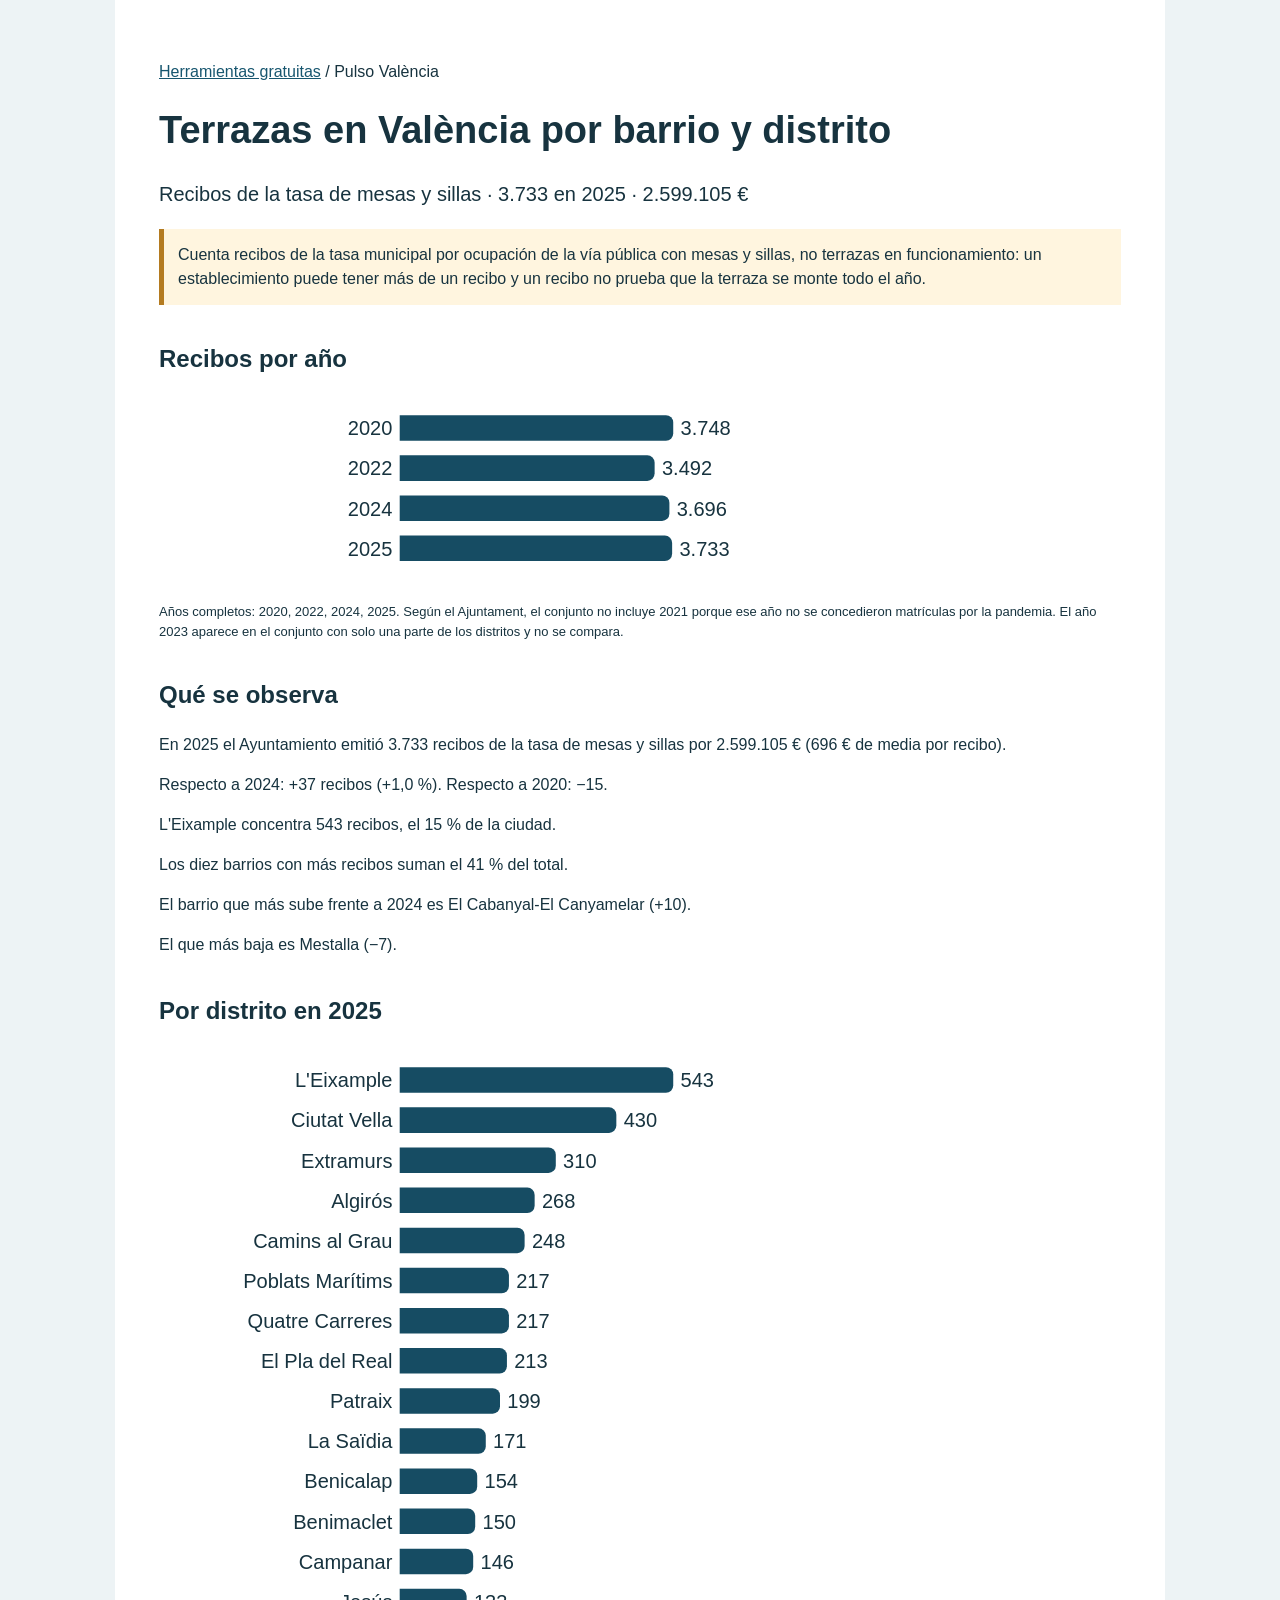
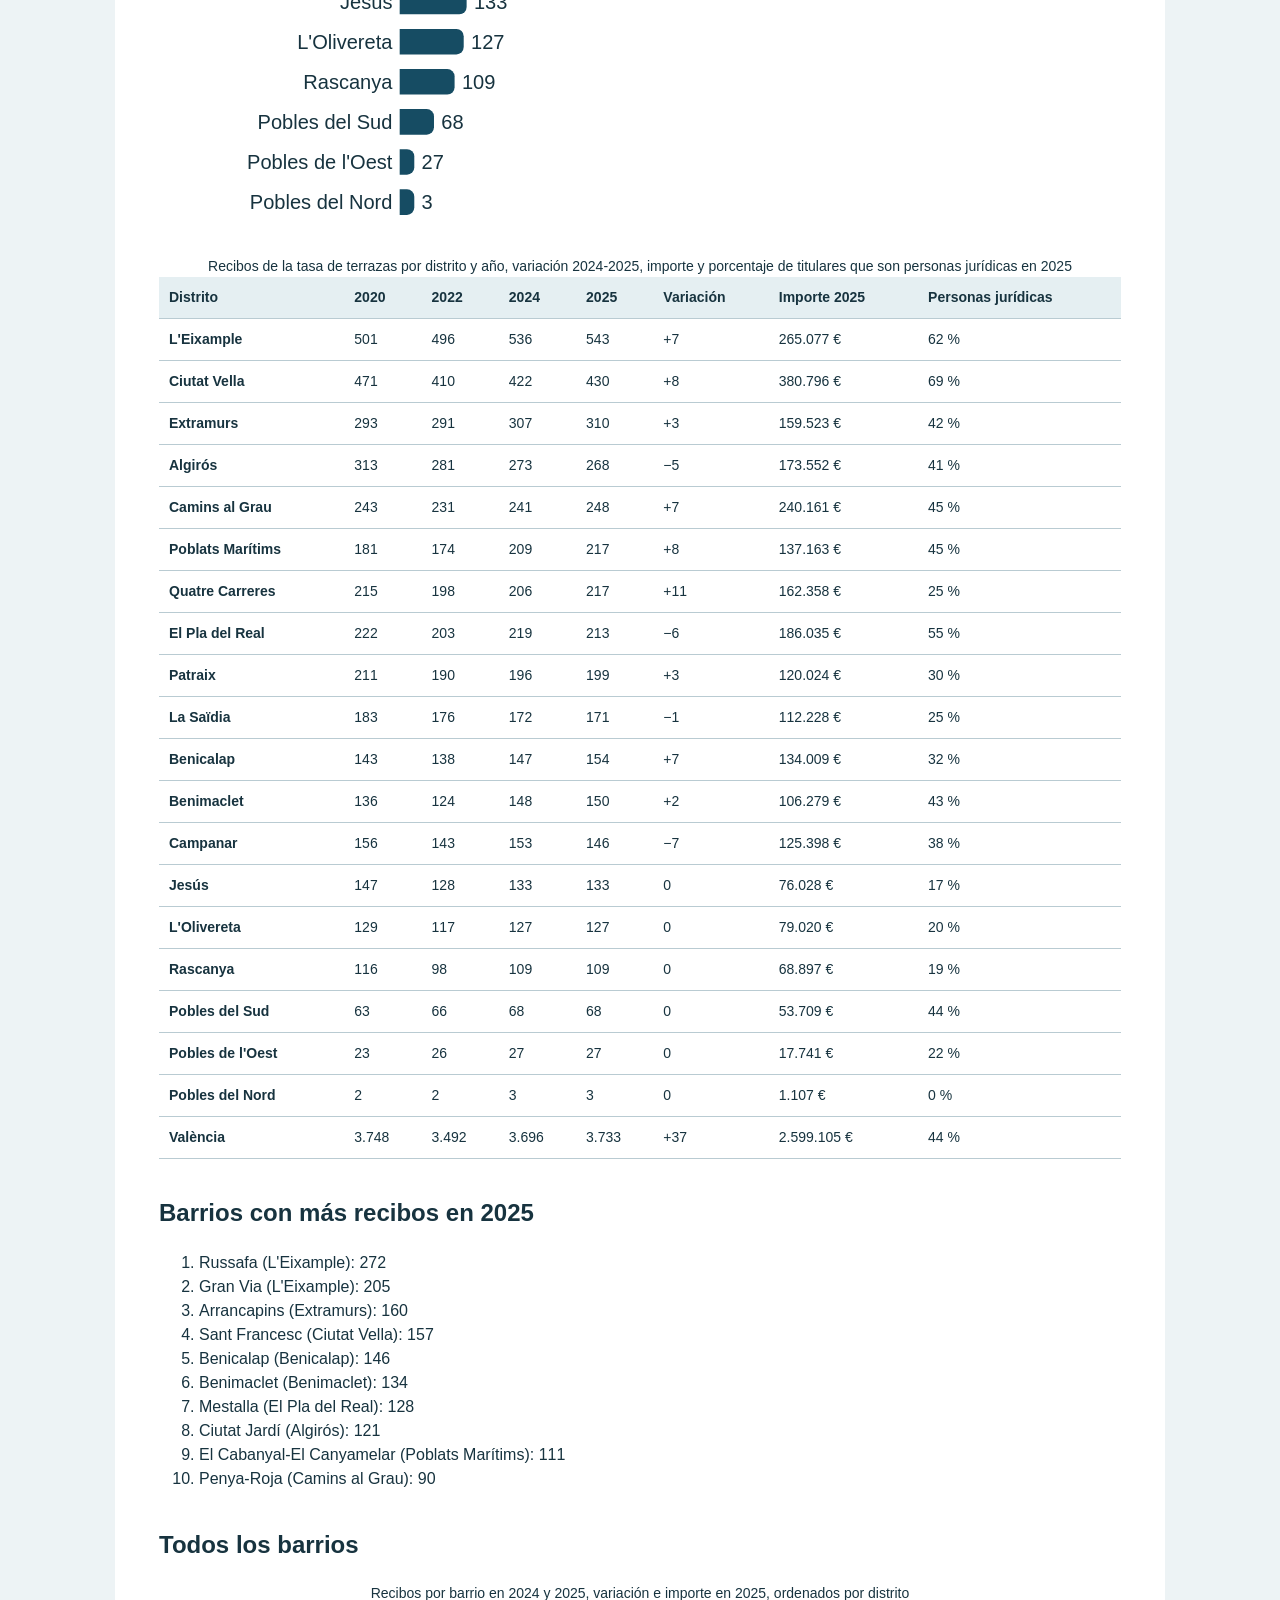
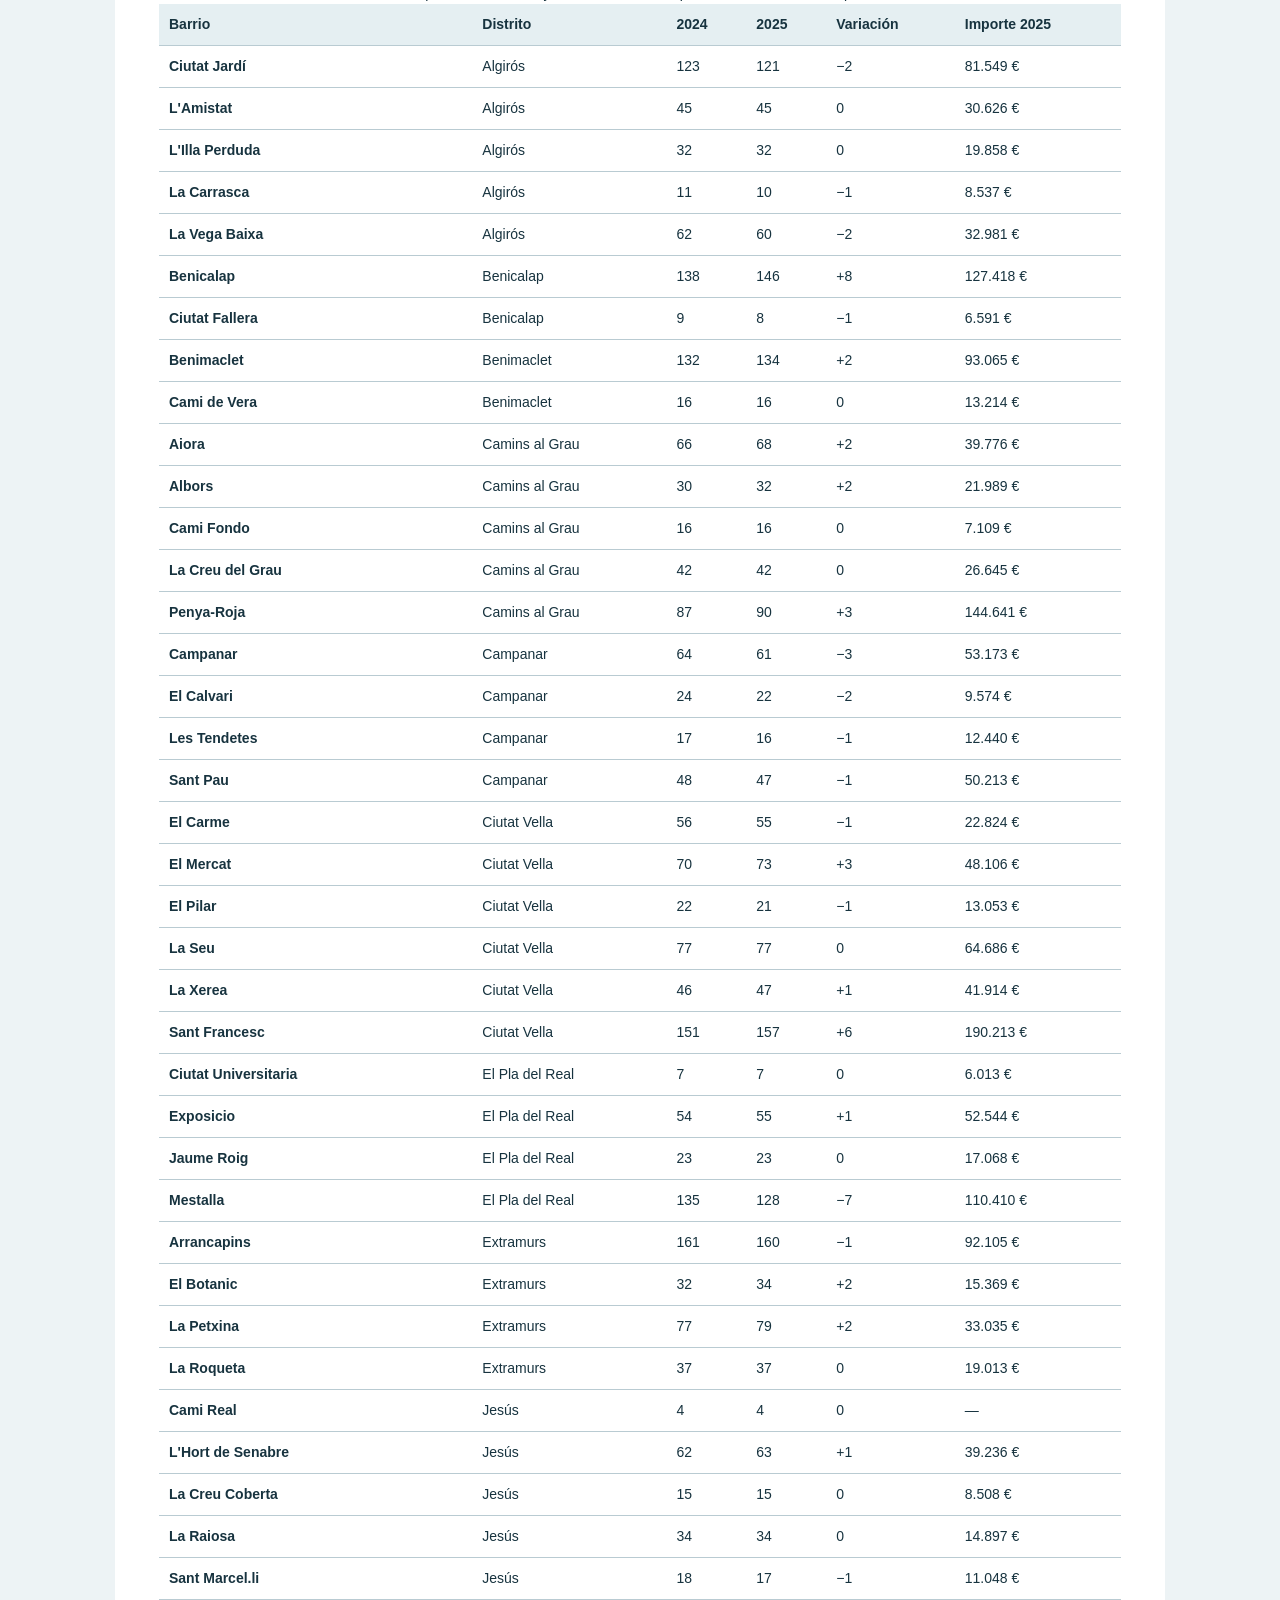
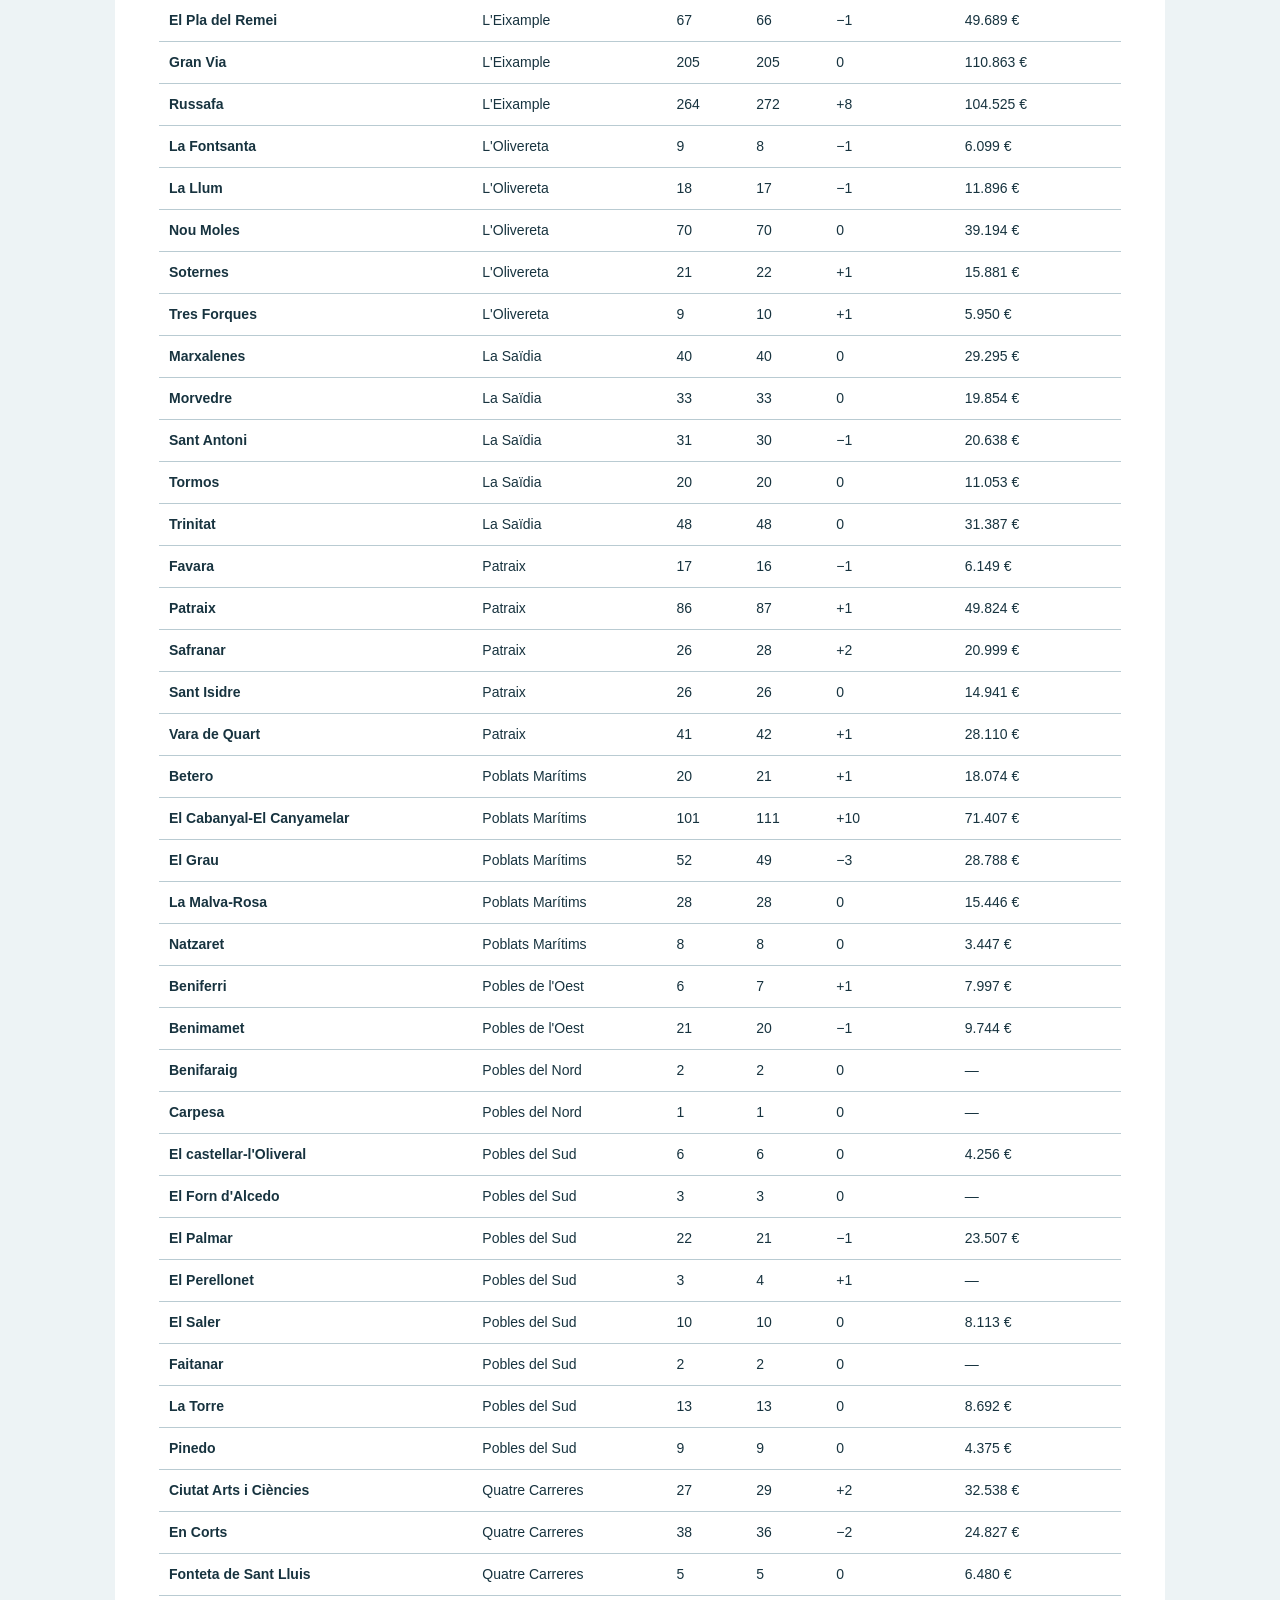
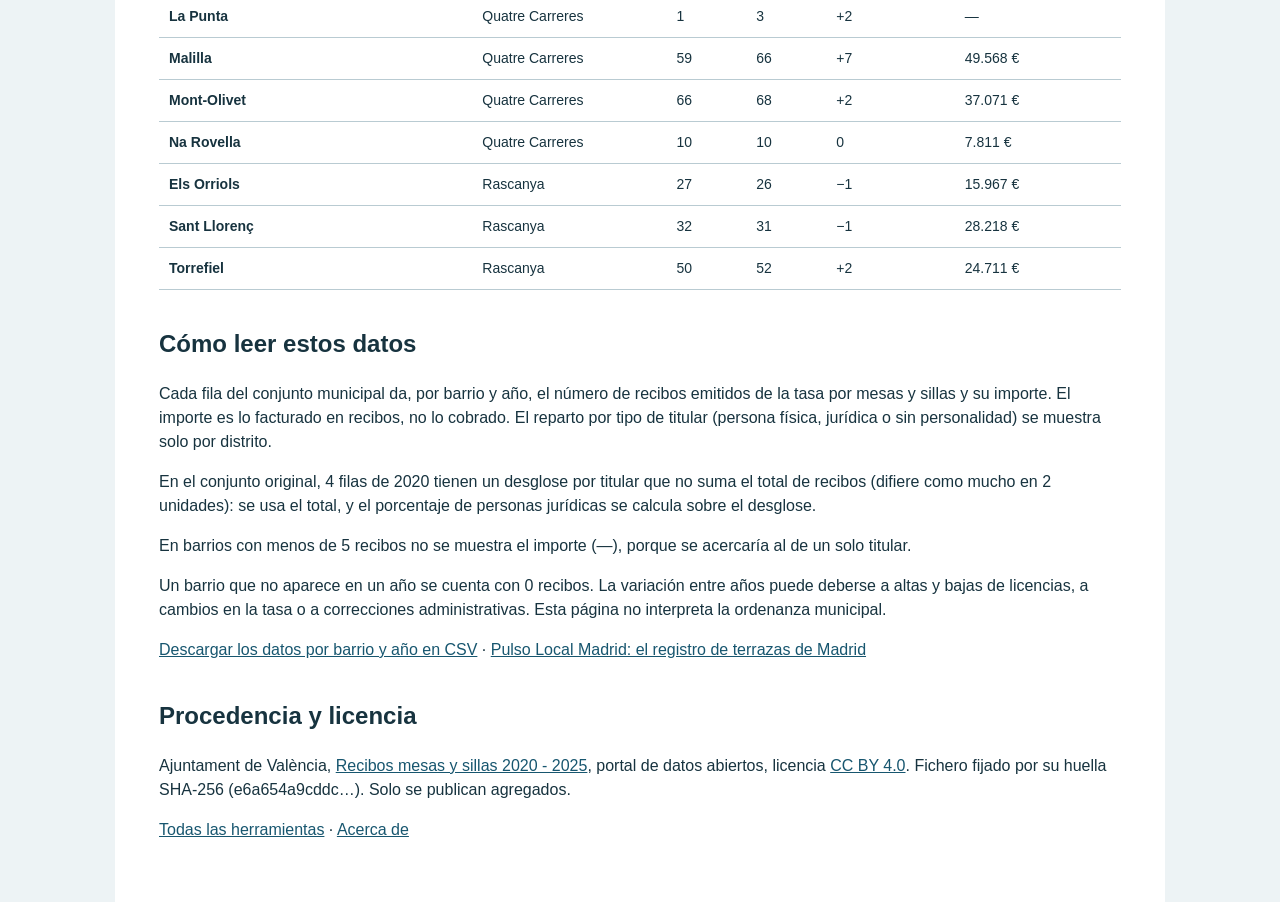
==== sites/paniset-github-io/site/pulso-valencia/index.html @ 9a8f2b82 "Pulso: código abierto de las webs de terrazas de Madrid y València" ====
<!doctype html><html lang="es"><head><meta charset="utf-8"><meta http-equiv="Content-Security-Policy" content="default-src &#x27;none&#x27;; script-src &#x27;self&#x27;; style-src &#x27;self&#x27;; img-src &#x27;self&#x27; data:; font-src &#x27;self&#x27;; connect-src &#x27;self&#x27;; manifest-src &#x27;self&#x27;; object-src &#x27;none&#x27;; base-uri &#x27;none&#x27;; form-action &#x27;none&#x27;; frame-src &#x27;none&#x27;; worker-src &#x27;none&#x27;"><meta name="referrer" content="no-referrer"><meta name="robots" content="index,follow"><link rel="canonical" href="https://paniset.github.io/pulso-valencia/"><meta property="og:type" content="website"><meta property="og:locale" content="es_ES"><meta name="twitter:card" content="summary"><meta property="og:title" content="Terrazas en València por barrio y distrito: recibos de la tasa 2020-2025 | Pulso València"><meta name="twitter:title" content="Terrazas en València por barrio y distrito: recibos de la tasa 2020-2025 | Pulso València"><meta property="og:description" content="Recibos de la tasa de mesas y sillas (terrazas) en València por distrito y barrio: 3.733 en 2025, 2.599.105 €, y su evolución desde 2020. Datos abiertos del Ajuntament de València."><meta name="twitter:description" content="Recibos de la tasa de mesas y sillas (terrazas) en València por distrito y barrio: 3.733 en 2025, 2.599.105 €, y su evolución desde 2020. Datos abiertos del Ajuntament de València."><meta property="og:url" content="https://paniset.github.io/pulso-valencia/"><meta name="viewport" content="width=device-width,initial-scale=1">
<title>Terrazas en València por barrio y distrito: recibos de la tasa 2020-2025 | Pulso València</title><meta name="description" content="Recibos de la tasa de mesas y sillas (terrazas) en València por distrito y barrio: 3.733 en 2025, 2.599.105 €, y su evolución desde 2020. Datos abiertos del Ajuntament de València."><link rel="stylesheet" href="style.css"><link rel="icon" href="data:,">
<script type="application/ld+json">{"@context":"https://schema.org","@type":"Dataset","name":"Recibos de la tasa de terrazas en València por barrio (2020-2025)","description":"Recibos de la tasa de mesas y sillas (terrazas) en València por distrito y barrio: 3.733 en 2025, 2.599.105 €, y su evolución desde 2020. Datos abiertos del Ajuntament de València.","url":"https://paniset.github.io/pulso-valencia/","license":"https://creativecommons.org/licenses/by/4.0/deed.es","isBasedOn":"https://opendata.vlci.valencia.es/dataset/recibos-mesas-y-sillas-2020-2025","temporalCoverage":"2020/2025","spatialCoverage":"València","creator":{"@type":"Organization","name":"Pulso Local","url":"https://paniset.github.io/"},"distribution":{"@type":"DataDownload","encodingFormat":"text/csv","contentUrl":"https://paniset.github.io/pulso-valencia/recibos-terrazas-valencia.csv"}}</script></head><body><main><header><nav aria-label="Ruta"><p><a href="../">Herramientas gratuitas</a> / Pulso València</p></nav>
<h1>Terrazas en València por barrio y distrito</h1>
<p class="lead">Recibos de la tasa de mesas y sillas · 3.733 en 2025 · 2.599.105 €</p></header>
<p class="notice">Cuenta recibos de la tasa municipal por ocupación de la vía pública con mesas y sillas, no terrazas en funcionamiento: un establecimiento puede tener más de un recibo y un recibo no prueba que la terraza se monte todo el año.</p>
<h2>Recibos por año</h2><svg class="bars" viewBox="0 0 340 104" role="img" aria-labelledby="anios-t anios-d"><title id="anios-t">Recibos de la tasa de terrazas por año</title><desc id="anios-d">De 3.748 en 2020 a 3.733 en 2025. Solo años completos.</desc><g><title>2020: 3.748</title><text class="bar-label" x="128" y="21">2020</text><path class="bar" d="M132,10 h146.0 a4,4 0 0 1 4,4 v6 a4,4 0 0 1 -4,4 h-146.0 z"/><text class="bar-value" x="286.0" y="21">3.748</text></g><g><title>2022: 3.492</title><text class="bar-label" x="128" y="43">2022</text><path class="bar" d="M132,32 h135.8 a4,4 0 0 1 4,4 v6 a4,4 0 0 1 -4,4 h-135.8 z"/><text class="bar-value" x="275.8" y="43">3.492</text></g><g><title>2024: 3.696</title><text class="bar-label" x="128" y="65">2024</text><path class="bar" d="M132,54 h143.9 a4,4 0 0 1 4,4 v6 a4,4 0 0 1 -4,4 h-143.9 z"/><text class="bar-value" x="283.9" y="65">3.696</text></g><g><title>2025: 3.733</title><text class="bar-label" x="128" y="87">2025</text><path class="bar" d="M132,76 h145.4 a4,4 0 0 1 4,4 v6 a4,4 0 0 1 -4,4 h-145.4 z"/><text class="bar-value" x="285.4" y="87">3.733</text></g></svg>
<p class="small">Años completos: 2020, 2022, 2024, 2025. Según el Ajuntament, el conjunto no incluye 2021 porque ese año no se concedieron matrículas por la pandemia. El año 2023 aparece en el conjunto con solo una parte de los distritos y no se compara.</p>
<h2>Qué se observa</h2><p>En 2025 el Ayuntamiento emitió 3.733 recibos de la tasa de mesas y sillas por 2.599.105 € (696 € de media por recibo).</p><p>Respecto a 2024: +37 recibos (+1,0 %). Respecto a 2020: −15.</p><p>L&#x27;Eixample concentra 543 recibos, el 15 % de la ciudad.</p><p>Los diez barrios con más recibos suman el 41 % del total.</p><p>El barrio que más sube frente a 2024 es El Cabanyal-El Canyamelar (+10).</p><p>El que más baja es Mestalla (−7).</p>
<h2>Por distrito en 2025</h2><svg class="bars" viewBox="0 0 340 434" role="img" aria-labelledby="dist-t dist-d"><title id="dist-t">Recibos de la tasa de terrazas por distrito en 2025</title><desc id="dist-d">De L&#x27;Eixample (543) a Pobles del Nord (3). La tabla siguiente tiene todos los valores.</desc><g><title>L&#x27;Eixample: 543</title><text class="bar-label" x="128" y="21">L&#x27;Eixample</text><path class="bar" d="M132,10 h146.0 a4,4 0 0 1 4,4 v6 a4,4 0 0 1 -4,4 h-146.0 z"/><text class="bar-value" x="286.0" y="21">543</text></g><g><title>Ciutat Vella: 430</title><text class="bar-label" x="128" y="43">Ciutat Vella</text><path class="bar" d="M132,32 h114.8 a4,4 0 0 1 4,4 v6 a4,4 0 0 1 -4,4 h-114.8 z"/><text class="bar-value" x="254.8" y="43">430</text></g><g><title>Extramurs: 310</title><text class="bar-label" x="128" y="65">Extramurs</text><path class="bar" d="M132,54 h81.6 a4,4 0 0 1 4,4 v6 a4,4 0 0 1 -4,4 h-81.6 z"/><text class="bar-value" x="221.6" y="65">310</text></g><g><title>Algirós: 268</title><text class="bar-label" x="128" y="87">Algirós</text><path class="bar" d="M132,76 h70.0 a4,4 0 0 1 4,4 v6 a4,4 0 0 1 -4,4 h-70.0 z"/><text class="bar-value" x="210.0" y="87">268</text></g><g><title>Camins al Grau: 248</title><text class="bar-label" x="128" y="109">Camins al Grau</text><path class="bar" d="M132,98 h64.5 a4,4 0 0 1 4,4 v6 a4,4 0 0 1 -4,4 h-64.5 z"/><text class="bar-value" x="204.5" y="109">248</text></g><g><title>Poblats Marítims: 217</title><text class="bar-label" x="128" y="131">Poblats Marítims</text><path class="bar" d="M132,120 h55.9 a4,4 0 0 1 4,4 v6 a4,4 0 0 1 -4,4 h-55.9 z"/><text class="bar-value" x="195.9" y="131">217</text></g><g><title>Quatre Carreres: 217</title><text class="bar-label" x="128" y="153">Quatre Carreres</text><path class="bar" d="M132,142 h55.9 a4,4 0 0 1 4,4 v6 a4,4 0 0 1 -4,4 h-55.9 z"/><text class="bar-value" x="195.9" y="153">217</text></g><g><title>El Pla del Real: 213</title><text class="bar-label" x="128" y="175">El Pla del Real</text><path class="bar" d="M132,164 h54.8 a4,4 0 0 1 4,4 v6 a4,4 0 0 1 -4,4 h-54.8 z"/><text class="bar-value" x="194.8" y="175">213</text></g><g><title>Patraix: 199</title><text class="bar-label" x="128" y="197">Patraix</text><path class="bar" d="M132,186 h51.0 a4,4 0 0 1 4,4 v6 a4,4 0 0 1 -4,4 h-51.0 z"/><text class="bar-value" x="191.0" y="197">199</text></g><g><title>La Saïdia: 171</title><text class="bar-label" x="128" y="219">La Saïdia</text><path class="bar" d="M132,208 h43.2 a4,4 0 0 1 4,4 v6 a4,4 0 0 1 -4,4 h-43.2 z"/><text class="bar-value" x="183.2" y="219">171</text></g><g><title>Benicalap: 154</title><text class="bar-label" x="128" y="241">Benicalap</text><path class="bar" d="M132,230 h38.5 a4,4 0 0 1 4,4 v6 a4,4 0 0 1 -4,4 h-38.5 z"/><text class="bar-value" x="178.5" y="241">154</text></g><g><title>Benimaclet: 150</title><text class="bar-label" x="128" y="263">Benimaclet</text><path class="bar" d="M132,252 h37.4 a4,4 0 0 1 4,4 v6 a4,4 0 0 1 -4,4 h-37.4 z"/><text class="bar-value" x="177.4" y="263">150</text></g><g><title>Campanar: 146</title><text class="bar-label" x="128" y="285">Campanar</text><path class="bar" d="M132,274 h36.3 a4,4 0 0 1 4,4 v6 a4,4 0 0 1 -4,4 h-36.3 z"/><text class="bar-value" x="176.3" y="285">146</text></g><g><title>Jesús: 133</title><text class="bar-label" x="128" y="307">Jesús</text><path class="bar" d="M132,296 h32.7 a4,4 0 0 1 4,4 v6 a4,4 0 0 1 -4,4 h-32.7 z"/><text class="bar-value" x="172.7" y="307">133</text></g><g><title>L&#x27;Olivereta: 127</title><text class="bar-label" x="128" y="329">L&#x27;Olivereta</text><path class="bar" d="M132,318 h31.1 a4,4 0 0 1 4,4 v6 a4,4 0 0 1 -4,4 h-31.1 z"/><text class="bar-value" x="171.1" y="329">127</text></g><g><title>Rascanya: 109</title><text class="bar-label" x="128" y="351">Rascanya</text><path class="bar" d="M132,340 h26.1 a4,4 0 0 1 4,4 v6 a4,4 0 0 1 -4,4 h-26.1 z"/><text class="bar-value" x="166.1" y="351">109</text></g><g><title>Pobles del Sud: 68</title><text class="bar-label" x="128" y="373">Pobles del Sud</text><path class="bar" d="M132,362 h14.8 a4,4 0 0 1 4,4 v6 a4,4 0 0 1 -4,4 h-14.8 z"/><text class="bar-value" x="154.8" y="373">68</text></g><g><title>Pobles de l&#x27;Oest: 27</title><text class="bar-label" x="128" y="395">Pobles de l&#x27;Oest</text><path class="bar" d="M132,384 h4.0 a4,4 0 0 1 4,4 v6 a4,4 0 0 1 -4,4 h-4.0 z"/><text class="bar-value" x="144.0" y="395">27</text></g><g><title>Pobles del Nord: 3</title><text class="bar-label" x="128" y="417">Pobles del Nord</text><path class="bar" d="M132,406 h4.0 a4,4 0 0 1 4,4 v6 a4,4 0 0 1 -4,4 h-4.0 z"/><text class="bar-value" x="144.0" y="417">3</text></g></svg>
<div class="table-wrap"><table><caption>Recibos de la tasa de terrazas por distrito y año, variación 2024-2025, importe y porcentaje de titulares que son personas jurídicas en 2025</caption>
<thead><tr><th scope="col">Distrito</th><th scope="col">2020</th><th scope="col">2022</th><th scope="col">2024</th><th scope="col">2025</th><th scope="col">Variación</th><th scope="col">Importe 2025</th><th scope="col">Personas jurídicas</th></tr></thead>
<tbody><tr><th scope="row">L&#x27;Eixample</th><td>501</td><td>496</td><td>536</td><td>543</td><td>+7</td><td>265.077 €</td><td>62 %</td></tr><tr><th scope="row">Ciutat Vella</th><td>471</td><td>410</td><td>422</td><td>430</td><td>+8</td><td>380.796 €</td><td>69 %</td></tr><tr><th scope="row">Extramurs</th><td>293</td><td>291</td><td>307</td><td>310</td><td>+3</td><td>159.523 €</td><td>42 %</td></tr><tr><th scope="row">Algirós</th><td>313</td><td>281</td><td>273</td><td>268</td><td>−5</td><td>173.552 €</td><td>41 %</td></tr><tr><th scope="row">Camins al Grau</th><td>243</td><td>231</td><td>241</td><td>248</td><td>+7</td><td>240.161 €</td><td>45 %</td></tr><tr><th scope="row">Poblats Marítims</th><td>181</td><td>174</td><td>209</td><td>217</td><td>+8</td><td>137.163 €</td><td>45 %</td></tr><tr><th scope="row">Quatre Carreres</th><td>215</td><td>198</td><td>206</td><td>217</td><td>+11</td><td>162.358 €</td><td>25 %</td></tr><tr><th scope="row">El Pla del Real</th><td>222</td><td>203</td><td>219</td><td>213</td><td>−6</td><td>186.035 €</td><td>55 %</td></tr><tr><th scope="row">Patraix</th><td>211</td><td>190</td><td>196</td><td>199</td><td>+3</td><td>120.024 €</td><td>30 %</td></tr><tr><th scope="row">La Saïdia</th><td>183</td><td>176</td><td>172</td><td>171</td><td>−1</td><td>112.228 €</td><td>25 %</td></tr><tr><th scope="row">Benicalap</th><td>143</td><td>138</td><td>147</td><td>154</td><td>+7</td><td>134.009 €</td><td>32 %</td></tr><tr><th scope="row">Benimaclet</th><td>136</td><td>124</td><td>148</td><td>150</td><td>+2</td><td>106.279 €</td><td>43 %</td></tr><tr><th scope="row">Campanar</th><td>156</td><td>143</td><td>153</td><td>146</td><td>−7</td><td>125.398 €</td><td>38 %</td></tr><tr><th scope="row">Jesús</th><td>147</td><td>128</td><td>133</td><td>133</td><td>0</td><td>76.028 €</td><td>17 %</td></tr><tr><th scope="row">L&#x27;Olivereta</th><td>129</td><td>117</td><td>127</td><td>127</td><td>0</td><td>79.020 €</td><td>20 %</td></tr><tr><th scope="row">Rascanya</th><td>116</td><td>98</td><td>109</td><td>109</td><td>0</td><td>68.897 €</td><td>19 %</td></tr><tr><th scope="row">Pobles del Sud</th><td>63</td><td>66</td><td>68</td><td>68</td><td>0</td><td>53.709 €</td><td>44 %</td></tr><tr><th scope="row">Pobles de l&#x27;Oest</th><td>23</td><td>26</td><td>27</td><td>27</td><td>0</td><td>17.741 €</td><td>22 %</td></tr><tr><th scope="row">Pobles del Nord</th><td>2</td><td>2</td><td>3</td><td>3</td><td>0</td><td>1.107 €</td><td>0 %</td></tr></tbody><tfoot><tr><th scope="row">València</th><td>3.748</td><td>3.492</td><td>3.696</td><td>3.733</td><td>+37</td><td>2.599.105 €</td><td>44 %</td></tr></tfoot></table></div>
<h2>Barrios con más recibos en 2025</h2><ol><li>Russafa (L&#x27;Eixample): 272</li><li>Gran Via (L&#x27;Eixample): 205</li><li>Arrancapins (Extramurs): 160</li><li>Sant Francesc (Ciutat Vella): 157</li><li>Benicalap (Benicalap): 146</li><li>Benimaclet (Benimaclet): 134</li><li>Mestalla (El Pla del Real): 128</li><li>Ciutat Jardí (Algirós): 121</li><li>El Cabanyal-El Canyamelar (Poblats Marítims): 111</li><li>Penya-Roja (Camins al Grau): 90</li></ol>
<h2>Todos los barrios</h2>
<div class="table-wrap"><table><caption>Recibos por barrio en 2024 y 2025, variación e importe en 2025, ordenados por distrito</caption>
<thead><tr><th scope="col">Barrio</th><th scope="col">Distrito</th><th scope="col">2024</th><th scope="col">2025</th><th scope="col">Variación</th><th scope="col">Importe 2025</th></tr></thead>
<tbody><tr><th scope="row">Ciutat Jardí</th><td>Algirós</td><td>123</td><td>121</td><td>−2</td><td>81.549 €</td></tr><tr><th scope="row">L&#x27;Amistat</th><td>Algirós</td><td>45</td><td>45</td><td>0</td><td>30.626 €</td></tr><tr><th scope="row">L&#x27;Illa Perduda</th><td>Algirós</td><td>32</td><td>32</td><td>0</td><td>19.858 €</td></tr><tr><th scope="row">La Carrasca</th><td>Algirós</td><td>11</td><td>10</td><td>−1</td><td>8.537 €</td></tr><tr><th scope="row">La Vega Baixa</th><td>Algirós</td><td>62</td><td>60</td><td>−2</td><td>32.981 €</td></tr><tr><th scope="row">Benicalap</th><td>Benicalap</td><td>138</td><td>146</td><td>+8</td><td>127.418 €</td></tr><tr><th scope="row">Ciutat Fallera</th><td>Benicalap</td><td>9</td><td>8</td><td>−1</td><td>6.591 €</td></tr><tr><th scope="row">Benimaclet</th><td>Benimaclet</td><td>132</td><td>134</td><td>+2</td><td>93.065 €</td></tr><tr><th scope="row">Cami de Vera</th><td>Benimaclet</td><td>16</td><td>16</td><td>0</td><td>13.214 €</td></tr><tr><th scope="row">Aiora</th><td>Camins al Grau</td><td>66</td><td>68</td><td>+2</td><td>39.776 €</td></tr><tr><th scope="row">Albors</th><td>Camins al Grau</td><td>30</td><td>32</td><td>+2</td><td>21.989 €</td></tr><tr><th scope="row">Cami Fondo</th><td>Camins al Grau</td><td>16</td><td>16</td><td>0</td><td>7.109 €</td></tr><tr><th scope="row">La Creu del Grau</th><td>Camins al Grau</td><td>42</td><td>42</td><td>0</td><td>26.645 €</td></tr><tr><th scope="row">Penya-Roja</th><td>Camins al Grau</td><td>87</td><td>90</td><td>+3</td><td>144.641 €</td></tr><tr><th scope="row">Campanar</th><td>Campanar</td><td>64</td><td>61</td><td>−3</td><td>53.173 €</td></tr><tr><th scope="row">El Calvari</th><td>Campanar</td><td>24</td><td>22</td><td>−2</td><td>9.574 €</td></tr><tr><th scope="row">Les Tendetes</th><td>Campanar</td><td>17</td><td>16</td><td>−1</td><td>12.440 €</td></tr><tr><th scope="row">Sant Pau</th><td>Campanar</td><td>48</td><td>47</td><td>−1</td><td>50.213 €</td></tr><tr><th scope="row">El Carme</th><td>Ciutat Vella</td><td>56</td><td>55</td><td>−1</td><td>22.824 €</td></tr><tr><th scope="row">El Mercat</th><td>Ciutat Vella</td><td>70</td><td>73</td><td>+3</td><td>48.106 €</td></tr><tr><th scope="row">El Pilar</th><td>Ciutat Vella</td><td>22</td><td>21</td><td>−1</td><td>13.053 €</td></tr><tr><th scope="row">La Seu</th><td>Ciutat Vella</td><td>77</td><td>77</td><td>0</td><td>64.686 €</td></tr><tr><th scope="row">La Xerea</th><td>Ciutat Vella</td><td>46</td><td>47</td><td>+1</td><td>41.914 €</td></tr><tr><th scope="row">Sant Francesc</th><td>Ciutat Vella</td><td>151</td><td>157</td><td>+6</td><td>190.213 €</td></tr><tr><th scope="row">Ciutat Universitaria</th><td>El Pla del Real</td><td>7</td><td>7</td><td>0</td><td>6.013 €</td></tr><tr><th scope="row">Exposicio</th><td>El Pla del Real</td><td>54</td><td>55</td><td>+1</td><td>52.544 €</td></tr><tr><th scope="row">Jaume Roig</th><td>El Pla del Real</td><td>23</td><td>23</td><td>0</td><td>17.068 €</td></tr><tr><th scope="row">Mestalla</th><td>El Pla del Real</td><td>135</td><td>128</td><td>−7</td><td>110.410 €</td></tr><tr><th scope="row">Arrancapins</th><td>Extramurs</td><td>161</td><td>160</td><td>−1</td><td>92.105 €</td></tr><tr><th scope="row">El Botanic</th><td>Extramurs</td><td>32</td><td>34</td><td>+2</td><td>15.369 €</td></tr><tr><th scope="row">La Petxina</th><td>Extramurs</td><td>77</td><td>79</td><td>+2</td><td>33.035 €</td></tr><tr><th scope="row">La Roqueta</th><td>Extramurs</td><td>37</td><td>37</td><td>0</td><td>19.013 €</td></tr><tr><th scope="row">Cami Real</th><td>Jesús</td><td>4</td><td>4</td><td>0</td><td>—</td></tr><tr><th scope="row">L&#x27;Hort de Senabre</th><td>Jesús</td><td>62</td><td>63</td><td>+1</td><td>39.236 €</td></tr><tr><th scope="row">La Creu Coberta</th><td>Jesús</td><td>15</td><td>15</td><td>0</td><td>8.508 €</td></tr><tr><th scope="row">La Raiosa</th><td>Jesús</td><td>34</td><td>34</td><td>0</td><td>14.897 €</td></tr><tr><th scope="row">Sant Marcel.li</th><td>Jesús</td><td>18</td><td>17</td><td>−1</td><td>11.048 €</td></tr><tr><th scope="row">El Pla del Remei</th><td>L&#x27;Eixample</td><td>67</td><td>66</td><td>−1</td><td>49.689 €</td></tr><tr><th scope="row">Gran Via</th><td>L&#x27;Eixample</td><td>205</td><td>205</td><td>0</td><td>110.863 €</td></tr><tr><th scope="row">Russafa</th><td>L&#x27;Eixample</td><td>264</td><td>272</td><td>+8</td><td>104.525 €</td></tr><tr><th scope="row">La Fontsanta</th><td>L&#x27;Olivereta</td><td>9</td><td>8</td><td>−1</td><td>6.099 €</td></tr><tr><th scope="row">La Llum</th><td>L&#x27;Olivereta</td><td>18</td><td>17</td><td>−1</td><td>11.896 €</td></tr><tr><th scope="row">Nou Moles</th><td>L&#x27;Olivereta</td><td>70</td><td>70</td><td>0</td><td>39.194 €</td></tr><tr><th scope="row">Soternes</th><td>L&#x27;Olivereta</td><td>21</td><td>22</td><td>+1</td><td>15.881 €</td></tr><tr><th scope="row">Tres Forques</th><td>L&#x27;Olivereta</td><td>9</td><td>10</td><td>+1</td><td>5.950 €</td></tr><tr><th scope="row">Marxalenes</th><td>La Saïdia</td><td>40</td><td>40</td><td>0</td><td>29.295 €</td></tr><tr><th scope="row">Morvedre</th><td>La Saïdia</td><td>33</td><td>33</td><td>0</td><td>19.854 €</td></tr><tr><th scope="row">Sant Antoni</th><td>La Saïdia</td><td>31</td><td>30</td><td>−1</td><td>20.638 €</td></tr><tr><th scope="row">Tormos</th><td>La Saïdia</td><td>20</td><td>20</td><td>0</td><td>11.053 €</td></tr><tr><th scope="row">Trinitat</th><td>La Saïdia</td><td>48</td><td>48</td><td>0</td><td>31.387 €</td></tr><tr><th scope="row">Favara</th><td>Patraix</td><td>17</td><td>16</td><td>−1</td><td>6.149 €</td></tr><tr><th scope="row">Patraix</th><td>Patraix</td><td>86</td><td>87</td><td>+1</td><td>49.824 €</td></tr><tr><th scope="row">Safranar</th><td>Patraix</td><td>26</td><td>28</td><td>+2</td><td>20.999 €</td></tr><tr><th scope="row">Sant Isidre</th><td>Patraix</td><td>26</td><td>26</td><td>0</td><td>14.941 €</td></tr><tr><th scope="row">Vara de Quart</th><td>Patraix</td><td>41</td><td>42</td><td>+1</td><td>28.110 €</td></tr><tr><th scope="row">Betero</th><td>Poblats Marítims</td><td>20</td><td>21</td><td>+1</td><td>18.074 €</td></tr><tr><th scope="row">El Cabanyal-El Canyamelar</th><td>Poblats Marítims</td><td>101</td><td>111</td><td>+10</td><td>71.407 €</td></tr><tr><th scope="row">El Grau</th><td>Poblats Marítims</td><td>52</td><td>49</td><td>−3</td><td>28.788 €</td></tr><tr><th scope="row">La Malva-Rosa</th><td>Poblats Marítims</td><td>28</td><td>28</td><td>0</td><td>15.446 €</td></tr><tr><th scope="row">Natzaret</th><td>Poblats Marítims</td><td>8</td><td>8</td><td>0</td><td>3.447 €</td></tr><tr><th scope="row">Beniferri</th><td>Pobles de l&#x27;Oest</td><td>6</td><td>7</td><td>+1</td><td>7.997 €</td></tr><tr><th scope="row">Benimamet</th><td>Pobles de l&#x27;Oest</td><td>21</td><td>20</td><td>−1</td><td>9.744 €</td></tr><tr><th scope="row">Benifaraig</th><td>Pobles del Nord</td><td>2</td><td>2</td><td>0</td><td>—</td></tr><tr><th scope="row">Carpesa</th><td>Pobles del Nord</td><td>1</td><td>1</td><td>0</td><td>—</td></tr><tr><th scope="row">El castellar-l&#x27;Oliveral</th><td>Pobles del Sud</td><td>6</td><td>6</td><td>0</td><td>4.256 €</td></tr><tr><th scope="row">El Forn d&#x27;Alcedo</th><td>Pobles del Sud</td><td>3</td><td>3</td><td>0</td><td>—</td></tr><tr><th scope="row">El Palmar</th><td>Pobles del Sud</td><td>22</td><td>21</td><td>−1</td><td>23.507 €</td></tr><tr><th scope="row">El Perellonet</th><td>Pobles del Sud</td><td>3</td><td>4</td><td>+1</td><td>—</td></tr><tr><th scope="row">El Saler</th><td>Pobles del Sud</td><td>10</td><td>10</td><td>0</td><td>8.113 €</td></tr><tr><th scope="row">Faitanar</th><td>Pobles del Sud</td><td>2</td><td>2</td><td>0</td><td>—</td></tr><tr><th scope="row">La Torre</th><td>Pobles del Sud</td><td>13</td><td>13</td><td>0</td><td>8.692 €</td></tr><tr><th scope="row">Pinedo</th><td>Pobles del Sud</td><td>9</td><td>9</td><td>0</td><td>4.375 €</td></tr><tr><th scope="row">Ciutat Arts i Ciències</th><td>Quatre Carreres</td><td>27</td><td>29</td><td>+2</td><td>32.538 €</td></tr><tr><th scope="row">En Corts</th><td>Quatre Carreres</td><td>38</td><td>36</td><td>−2</td><td>24.827 €</td></tr><tr><th scope="row">Fonteta de Sant Lluis</th><td>Quatre Carreres</td><td>5</td><td>5</td><td>0</td><td>6.480 €</td></tr><tr><th scope="row">La Punta</th><td>Quatre Carreres</td><td>1</td><td>3</td><td>+2</td><td>—</td></tr><tr><th scope="row">Malilla</th><td>Quatre Carreres</td><td>59</td><td>66</td><td>+7</td><td>49.568 €</td></tr><tr><th scope="row">Mont-Olivet</th><td>Quatre Carreres</td><td>66</td><td>68</td><td>+2</td><td>37.071 €</td></tr><tr><th scope="row">Na Rovella</th><td>Quatre Carreres</td><td>10</td><td>10</td><td>0</td><td>7.811 €</td></tr><tr><th scope="row">Els Orriols</th><td>Rascanya</td><td>27</td><td>26</td><td>−1</td><td>15.967 €</td></tr><tr><th scope="row">Sant Llorenç</th><td>Rascanya</td><td>32</td><td>31</td><td>−1</td><td>28.218 €</td></tr><tr><th scope="row">Torrefiel</th><td>Rascanya</td><td>50</td><td>52</td><td>+2</td><td>24.711 €</td></tr></tbody></table></div>
<h2>Cómo leer estos datos</h2>
<p>Cada fila del conjunto municipal da, por barrio y año, el número de recibos emitidos de la tasa por mesas y sillas y su importe. El importe es lo facturado en recibos, no lo cobrado. El reparto por tipo de titular (persona física, jurídica o sin personalidad) se muestra solo por distrito.</p>
<p>En el conjunto original, 4 filas de 2020 tienen un desglose por titular que no suma el total de recibos (difiere como mucho en 2 unidades): se usa el total, y el porcentaje de personas jurídicas se calcula sobre el desglose.</p><p>En barrios con menos de 5 recibos no se muestra el importe (—), porque se acercaría al de un solo titular.</p><p>Un barrio que no aparece en un año se cuenta con 0 recibos. La variación entre años puede deberse a altas y bajas de licencias, a cambios en la tasa o a correcciones administrativas. Esta página no interpreta la ordenanza municipal.</p>
<p><a href="recibos-terrazas-valencia.csv">Descargar los datos por barrio y año en CSV</a> · <a href="https://paniset.github.io/pulso-local-madrid/">Pulso Local Madrid: el registro de terrazas de Madrid</a></p>
<h2>Procedencia y licencia</h2><p>Ajuntament de València, <a href="https://opendata.vlci.valencia.es/dataset/recibos-mesas-y-sillas-2020-2025">Recibos mesas y sillas 2020 - 2025</a>, portal de datos abiertos, licencia <a href="https://creativecommons.org/licenses/by/4.0/deed.es">CC BY 4.0</a>. Fichero fijado por su huella SHA-256 (e6a654a9cddc…). Solo se publican agregados.</p>
<footer><p><a href="../">Todas las herramientas</a> · <a href="../acerca">Acerca de</a></p></footer></main></body></html>
---- sites/paniset-github-io/site/pulso-valencia/style.css ----
*{box-sizing:border-box}body{font-family:Arial,sans-serif;color:#17333f;margin:0;background:#edf3f5;line-height:1.5}main{max-width:1050px;margin:auto;background:white;padding:44px}h1{font-size:38px;line-height:1.15}h2{margin-top:36px}h3{font-size:17px}h3 span{font-weight:normal}a{color:#17566f;overflow-wrap:anywhere}.lead{font-size:20px}.notice{border-left:5px solid #b47b20;padding:14px;background:#fff5df}table{border-collapse:collapse;width:100%;font-size:14px}th,td{padding:10px;border-bottom:1px solid #b9cbd2;text-align:left}thead{background:#e5eff2}.record{border-top:2px solid #8daab5;padding:12px 0;break-inside:avoid}dl{display:grid;grid-template-columns:110px 1fr;gap:8px}dt{font-weight:bold}dd{margin:0}.small{font-size:13px}.hash{font-size:12px;overflow-wrap:anywhere}.table-wrap{overflow-x:auto}@media(max-width:600px){main{padding:20px}h1{font-size:30px}dl{display:block}dd{margin-bottom:12px}}.bars{display:block;width:100%;max-width:620px;height:auto;margin:16px 0}.bars text{font-family:Arial,sans-serif;font-size:11px;fill:#17333f}.bars .bar-label{text-anchor:end}.bars .bar-value,.bars .avg-label{paint-order:stroke;stroke:#fff;stroke-width:3px;stroke-linejoin:round}.bars .bar{fill:#164c63}.bars .avg-line{stroke:#6b7f88;stroke-width:1;stroke-dasharray:3 3}.bars .avg-label{font-size:10px;fill:#4d6670;text-anchor:middle}.line-chart{display:block;width:100%;max-width:620px;height:auto;margin:16px 0}.line-chart text{font-family:Arial,sans-serif;font-size:10px;fill:#4d6670}.line-chart .axis{text-anchor:end}.line-chart .axis-x{text-anchor:middle}.line-chart .start{text-anchor:start}.line-chart .end{text-anchor:end}.line-chart .grid{stroke:#d6e2e7;stroke-width:1}.line-chart .series{fill:none;stroke:#164c63;stroke-width:2;stroke-linejoin:round}.line-chart .point{fill:#164c63;stroke:#fff;stroke-width:2}@page{size:A4;margin:17mm}@media print{body,main{background:white;margin:0;padding:0}body{font-size:10pt}h1{font-size:26pt}h2,h3{break-after:avoid}thead{display:table-header-group}tr{break-inside:avoid}.table-wrap{overflow:visible}.screen{display:none}a{color:inherit}}
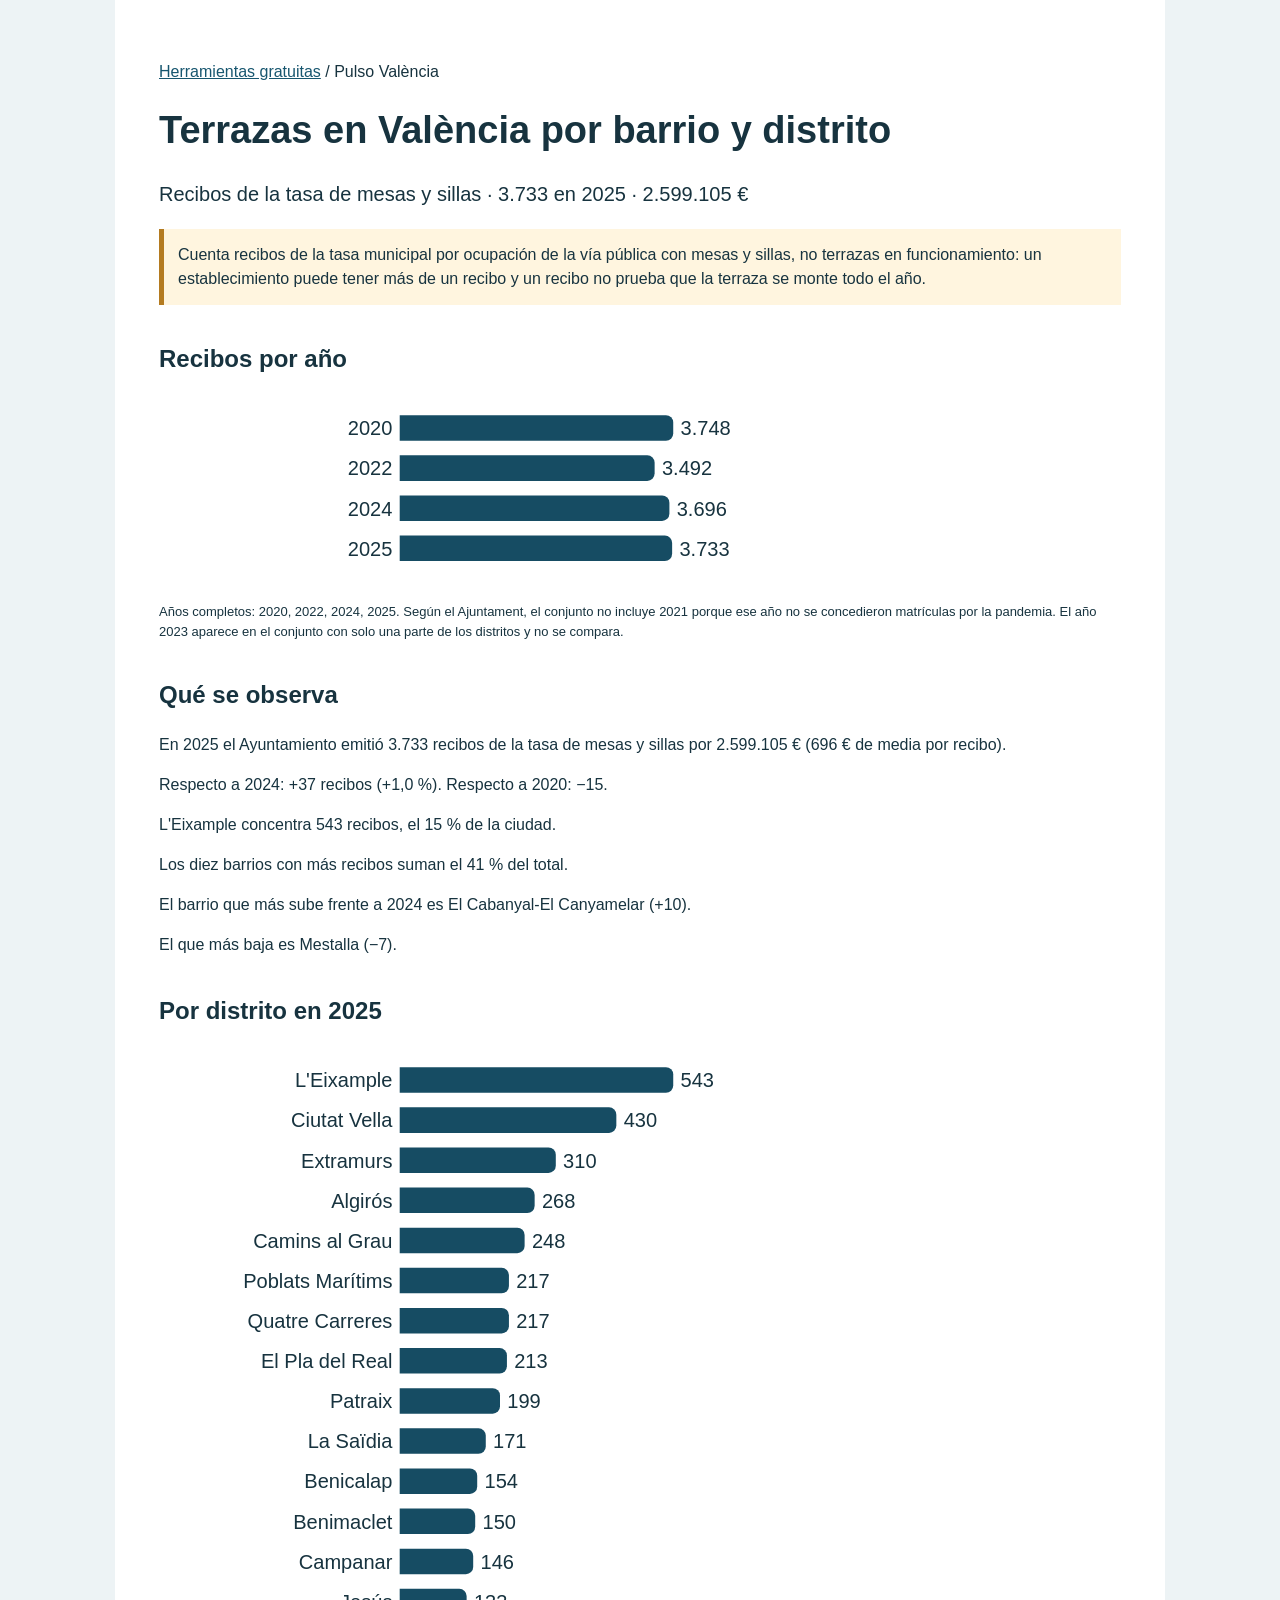
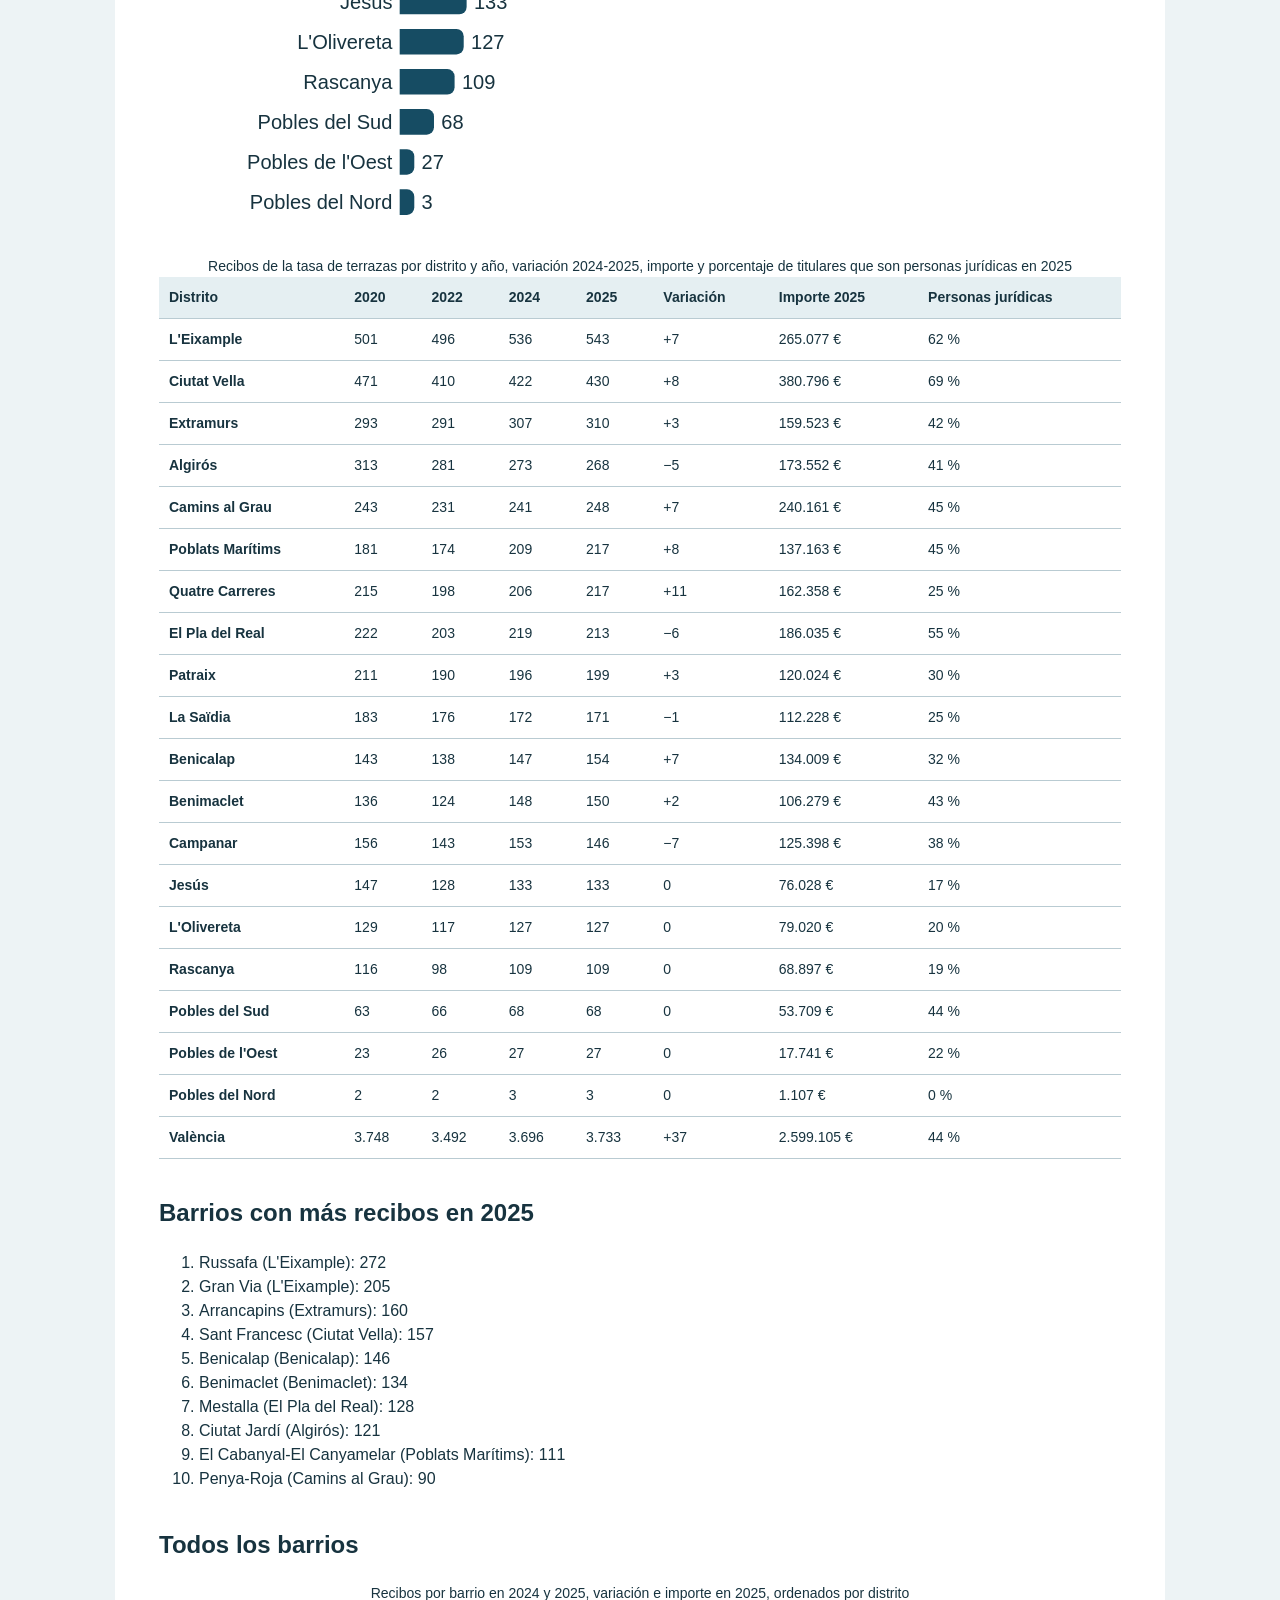
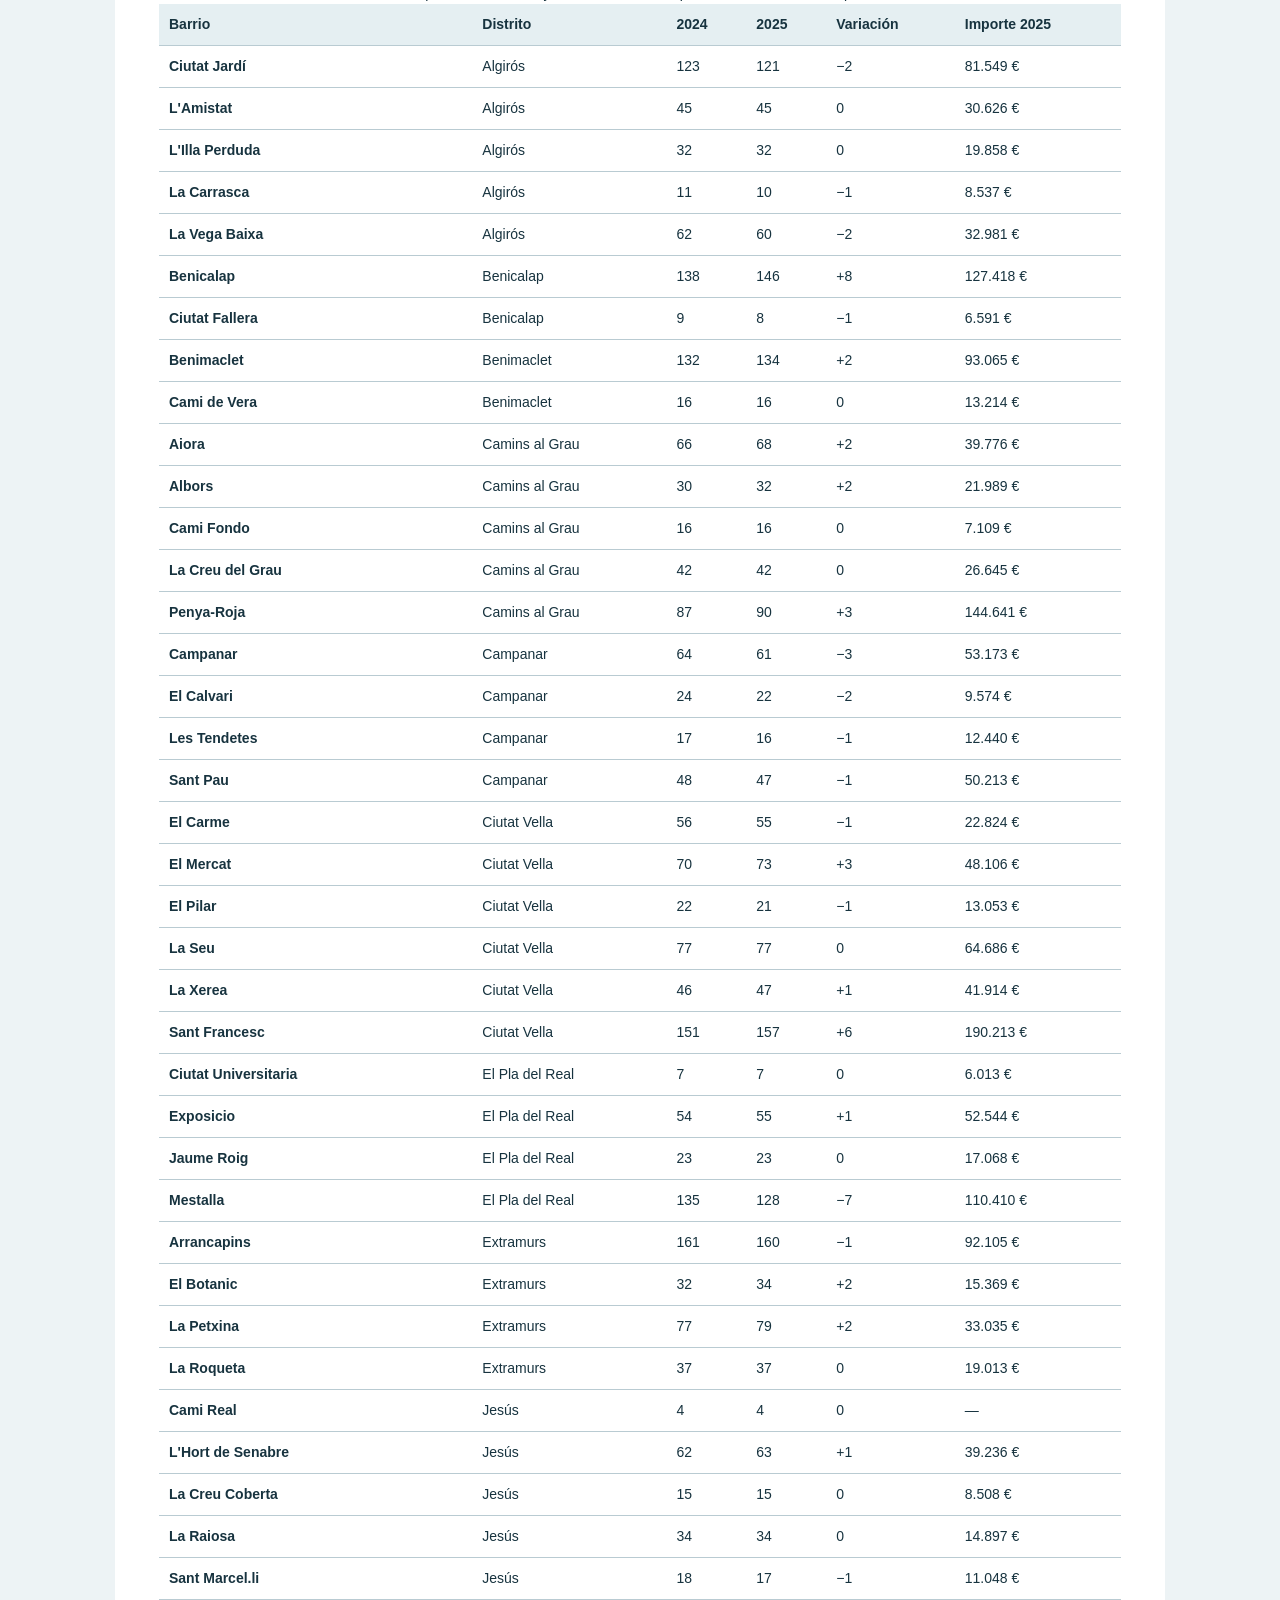
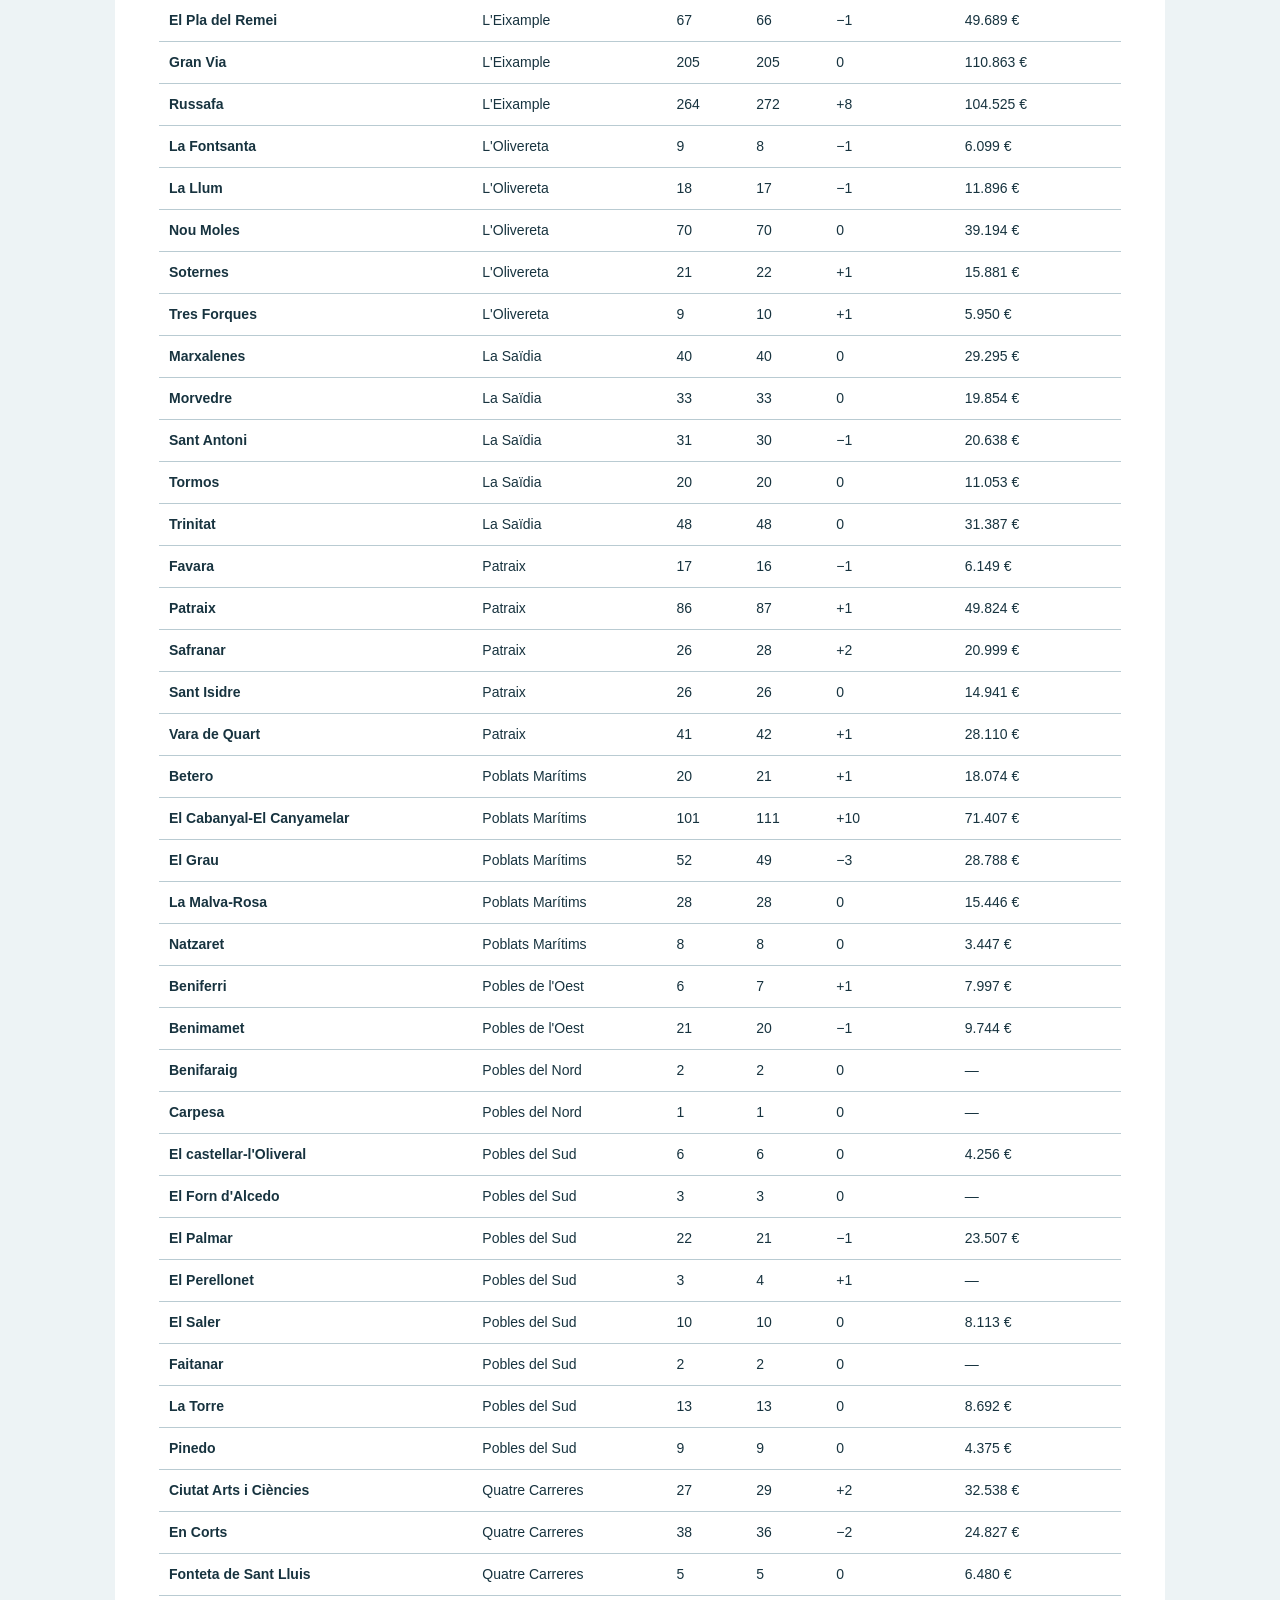
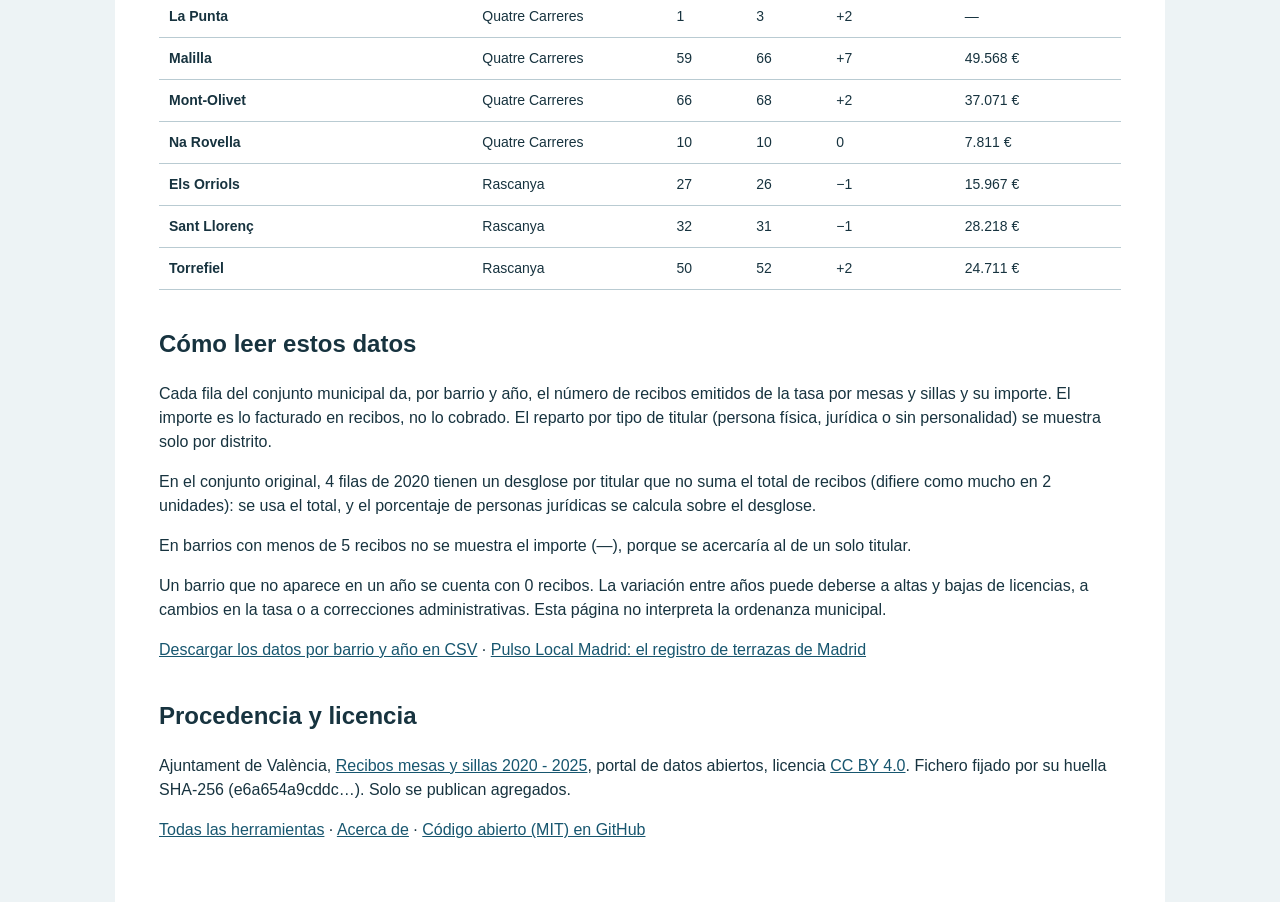
==== commit bd9506ea: "Enlace al código abierto de Pulso" ====
--- a/sites/paniset-github-io/site/pulso-valencia/index.html
+++ b/sites/paniset-github-io/site/pulso-valencia/index.html
@@ -21,4 +21,4 @@
 <p>En el conjunto original, 4 filas de 2020 tienen un desglose por titular que no suma el total de recibos (difiere como mucho en 2 unidades): se usa el total, y el porcentaje de personas jurídicas se calcula sobre el desglose.</p><p>En barrios con menos de 5 recibos no se muestra el importe (—), porque se acercaría al de un solo titular.</p><p>Un barrio que no aparece en un año se cuenta con 0 recibos. La variación entre años puede deberse a altas y bajas de licencias, a cambios en la tasa o a correcciones administrativas. Esta página no interpreta la ordenanza municipal.</p>
 <p><a href="recibos-terrazas-valencia.csv">Descargar los datos por barrio y año en CSV</a> · <a href="https://paniset.github.io/pulso-local-madrid/">Pulso Local Madrid: el registro de terrazas de Madrid</a></p>
 <h2>Procedencia y licencia</h2><p>Ajuntament de València, <a href="https://opendata.vlci.valencia.es/dataset/recibos-mesas-y-sillas-2020-2025">Recibos mesas y sillas 2020 - 2025</a>, portal de datos abiertos, licencia <a href="https://creativecommons.org/licenses/by/4.0/deed.es">CC BY 4.0</a>. Fichero fijado por su huella SHA-256 (e6a654a9cddc…). Solo se publican agregados.</p>
-<footer><p><a href="../">Todas las herramientas</a> · <a href="../acerca">Acerca de</a></p></footer></main></body></html>+<footer><p><a href="../">Todas las herramientas</a> · <a href="../acerca">Acerca de</a> · <a href="https://github.com/paniset/pulso-datos-abiertos">Código abierto (MIT) en GitHub</a></p></footer></main></body></html>
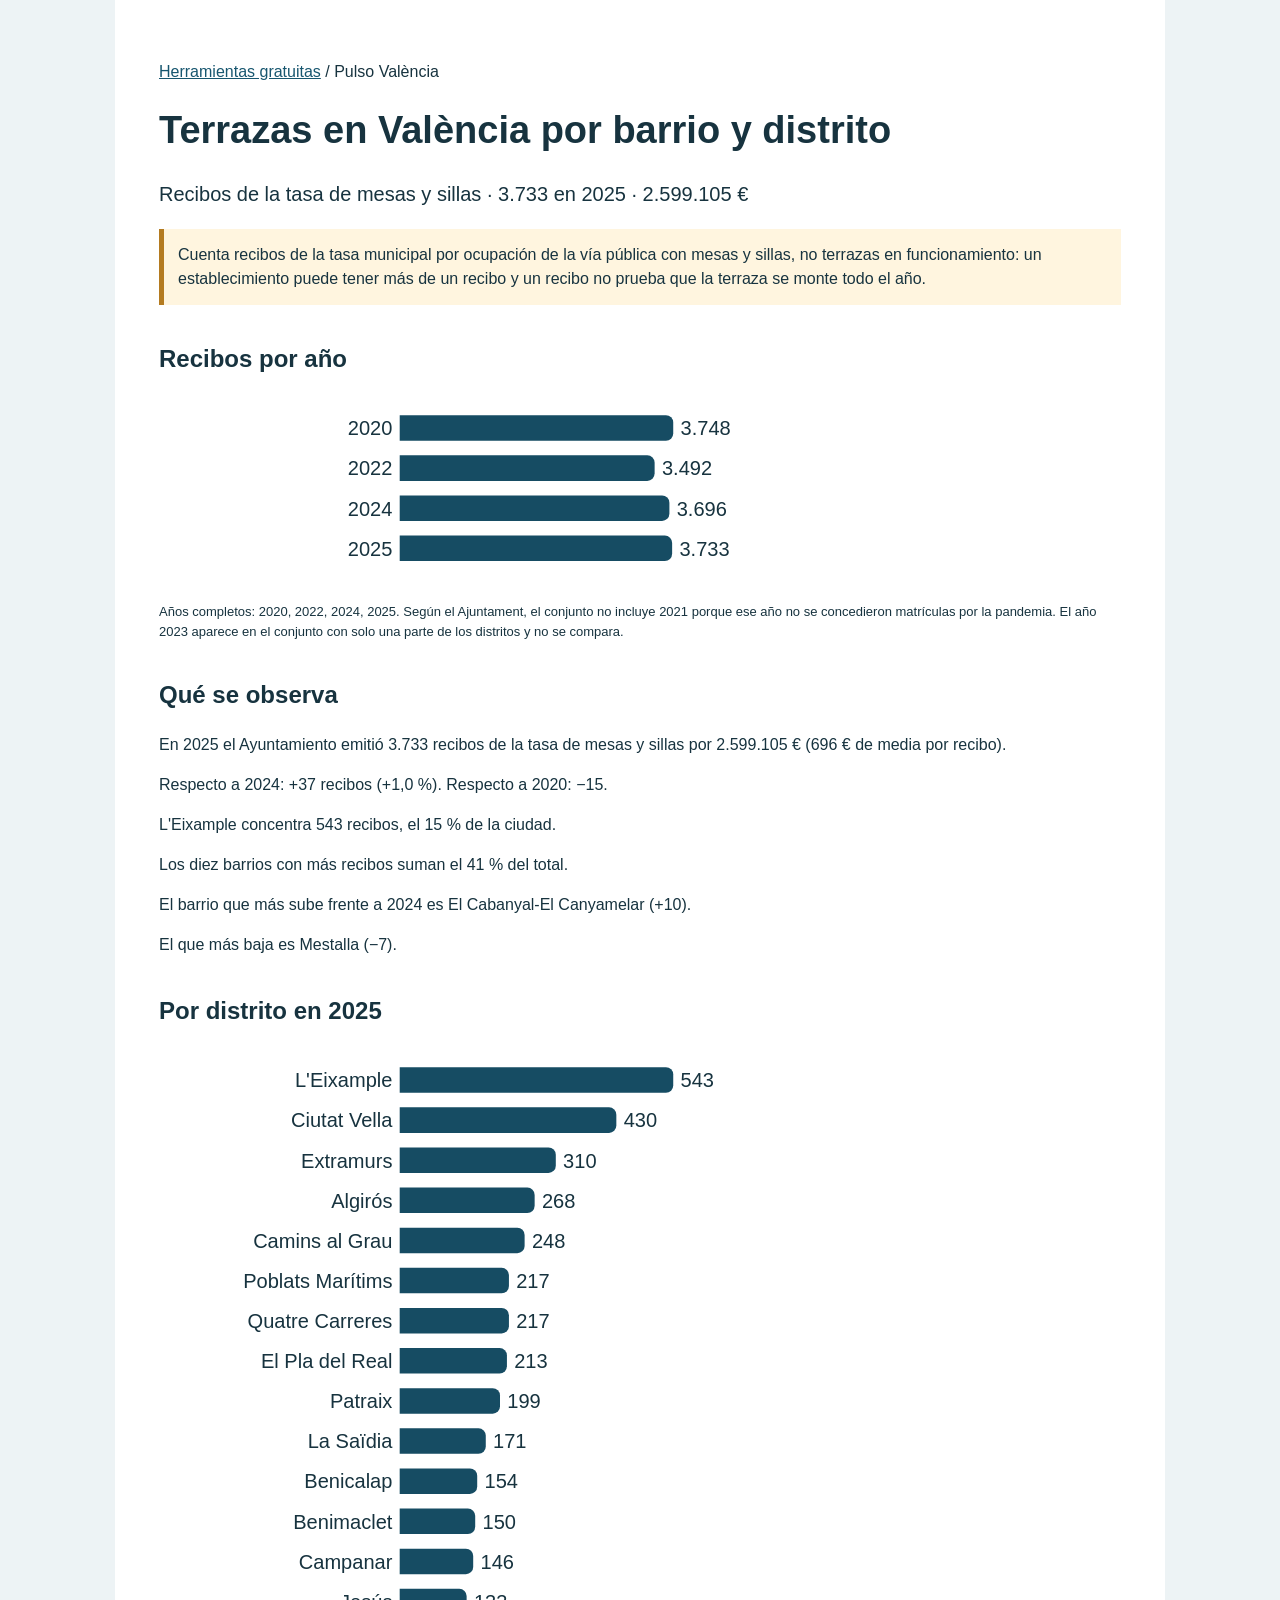
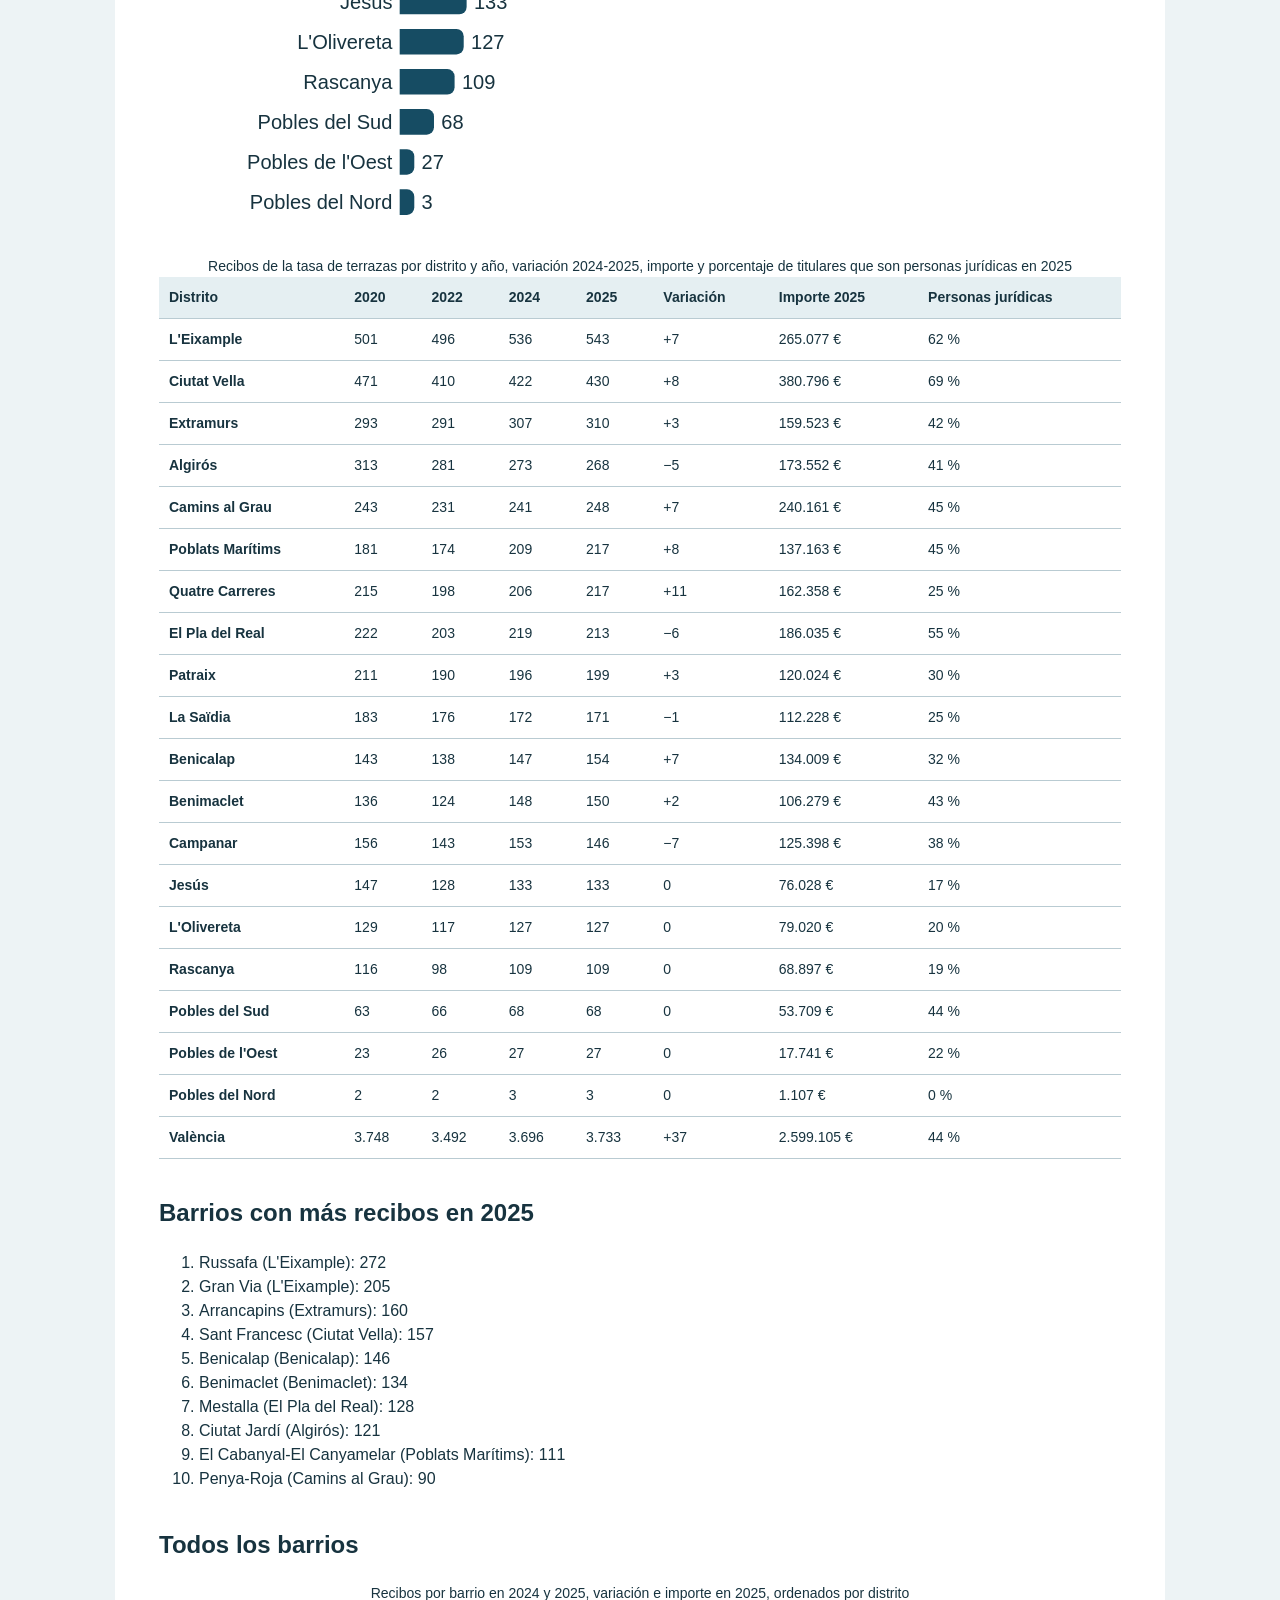
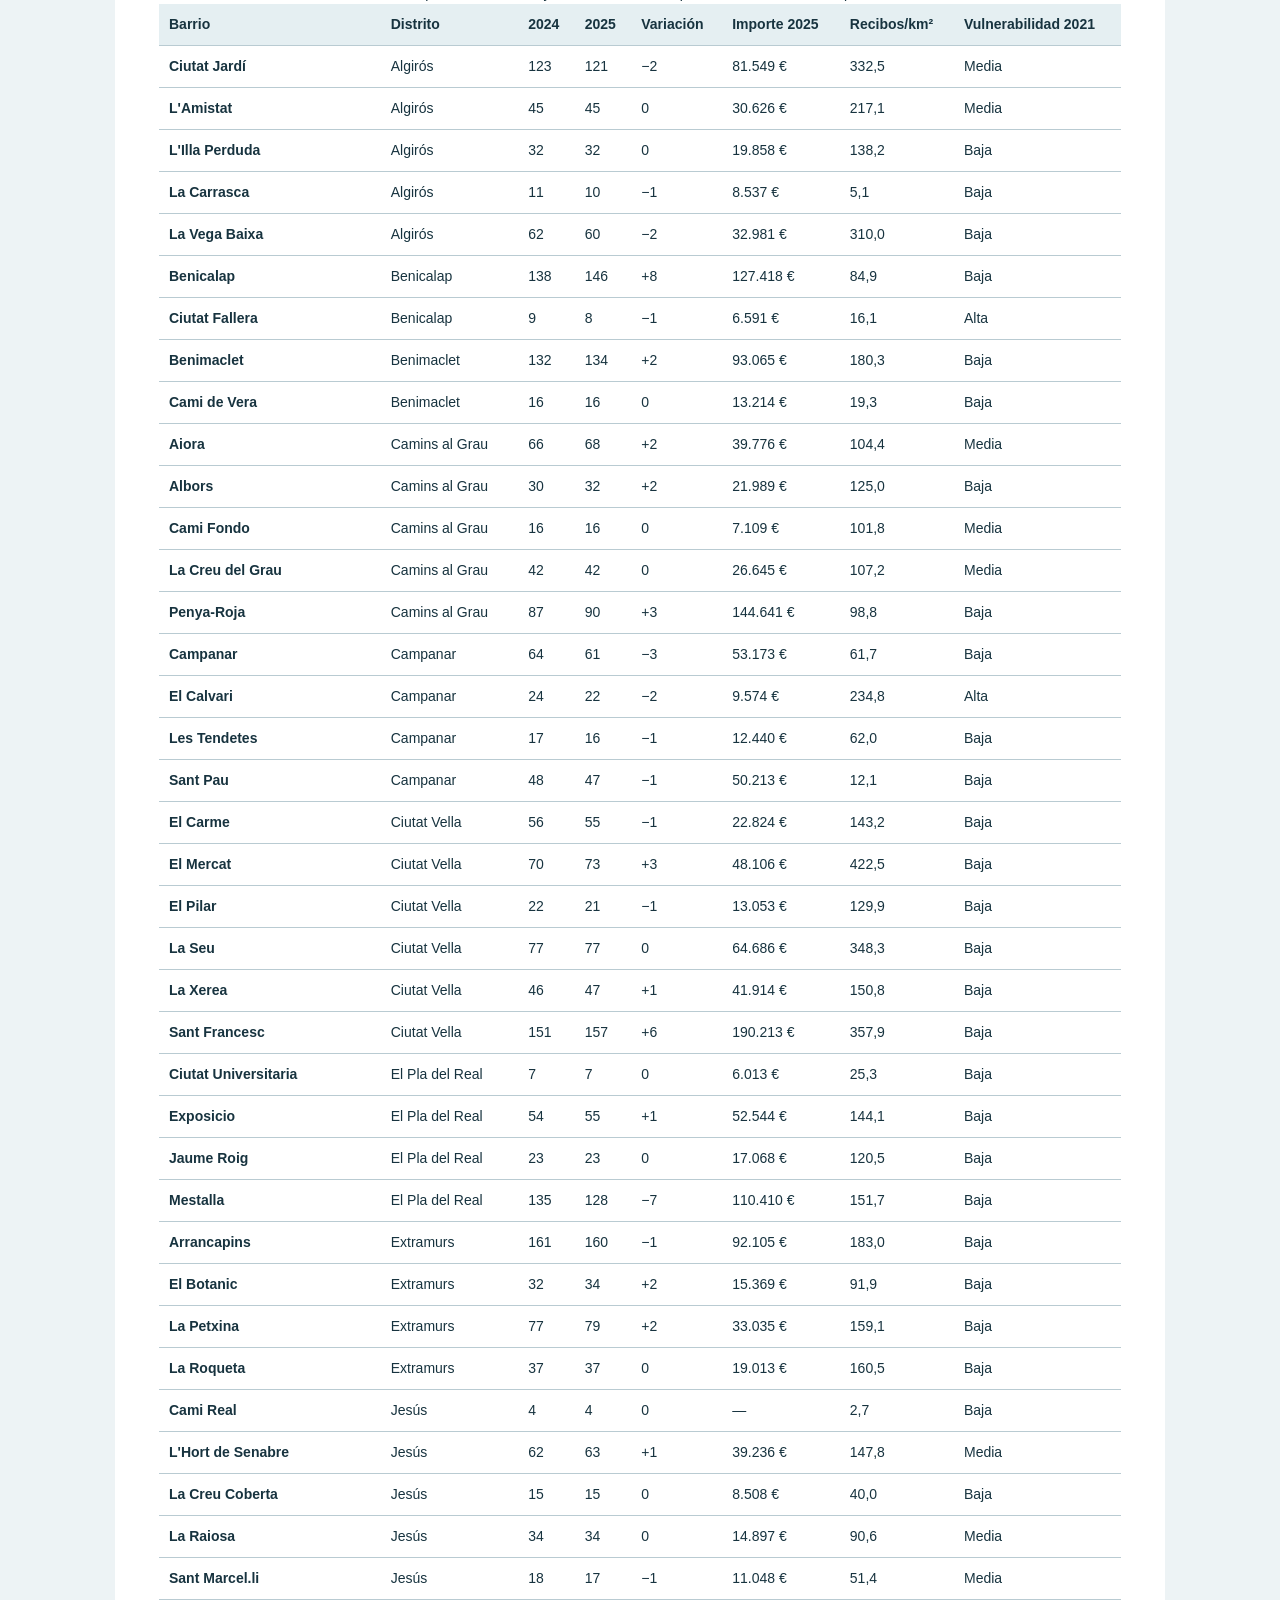
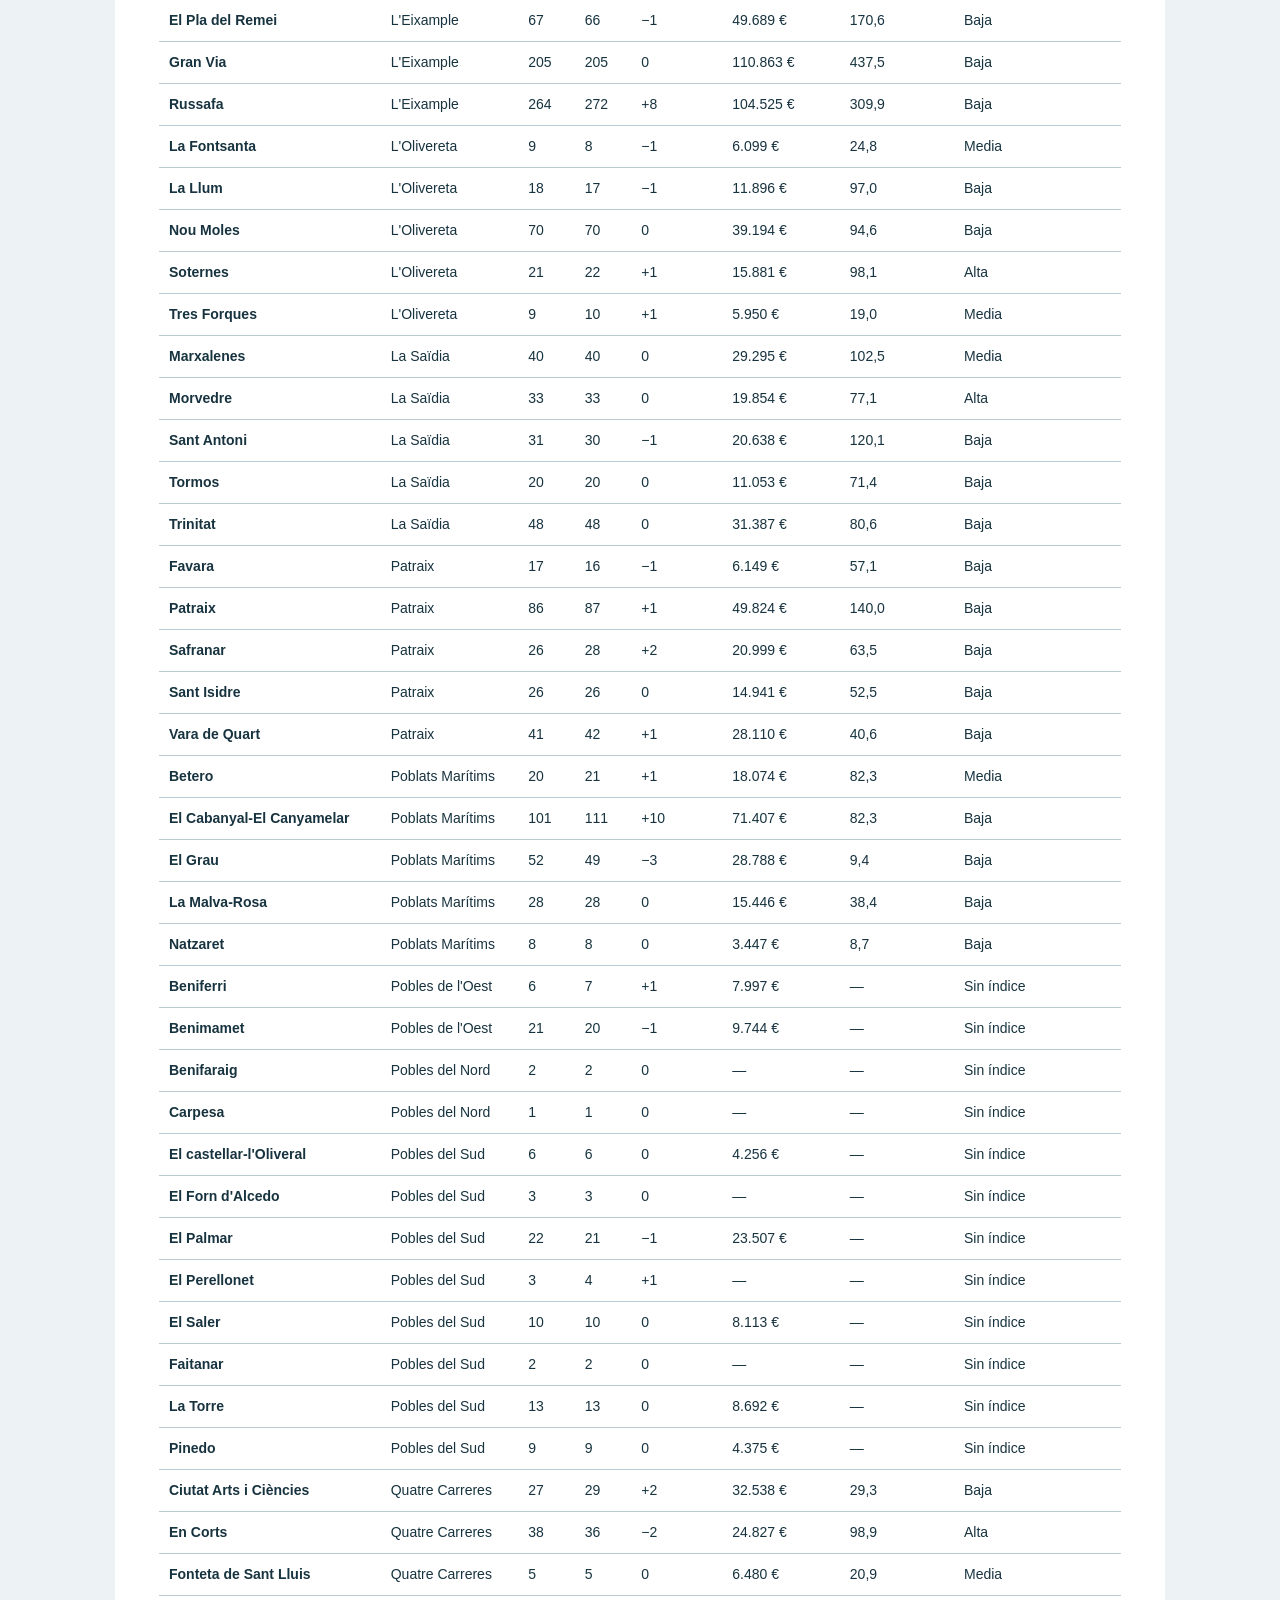
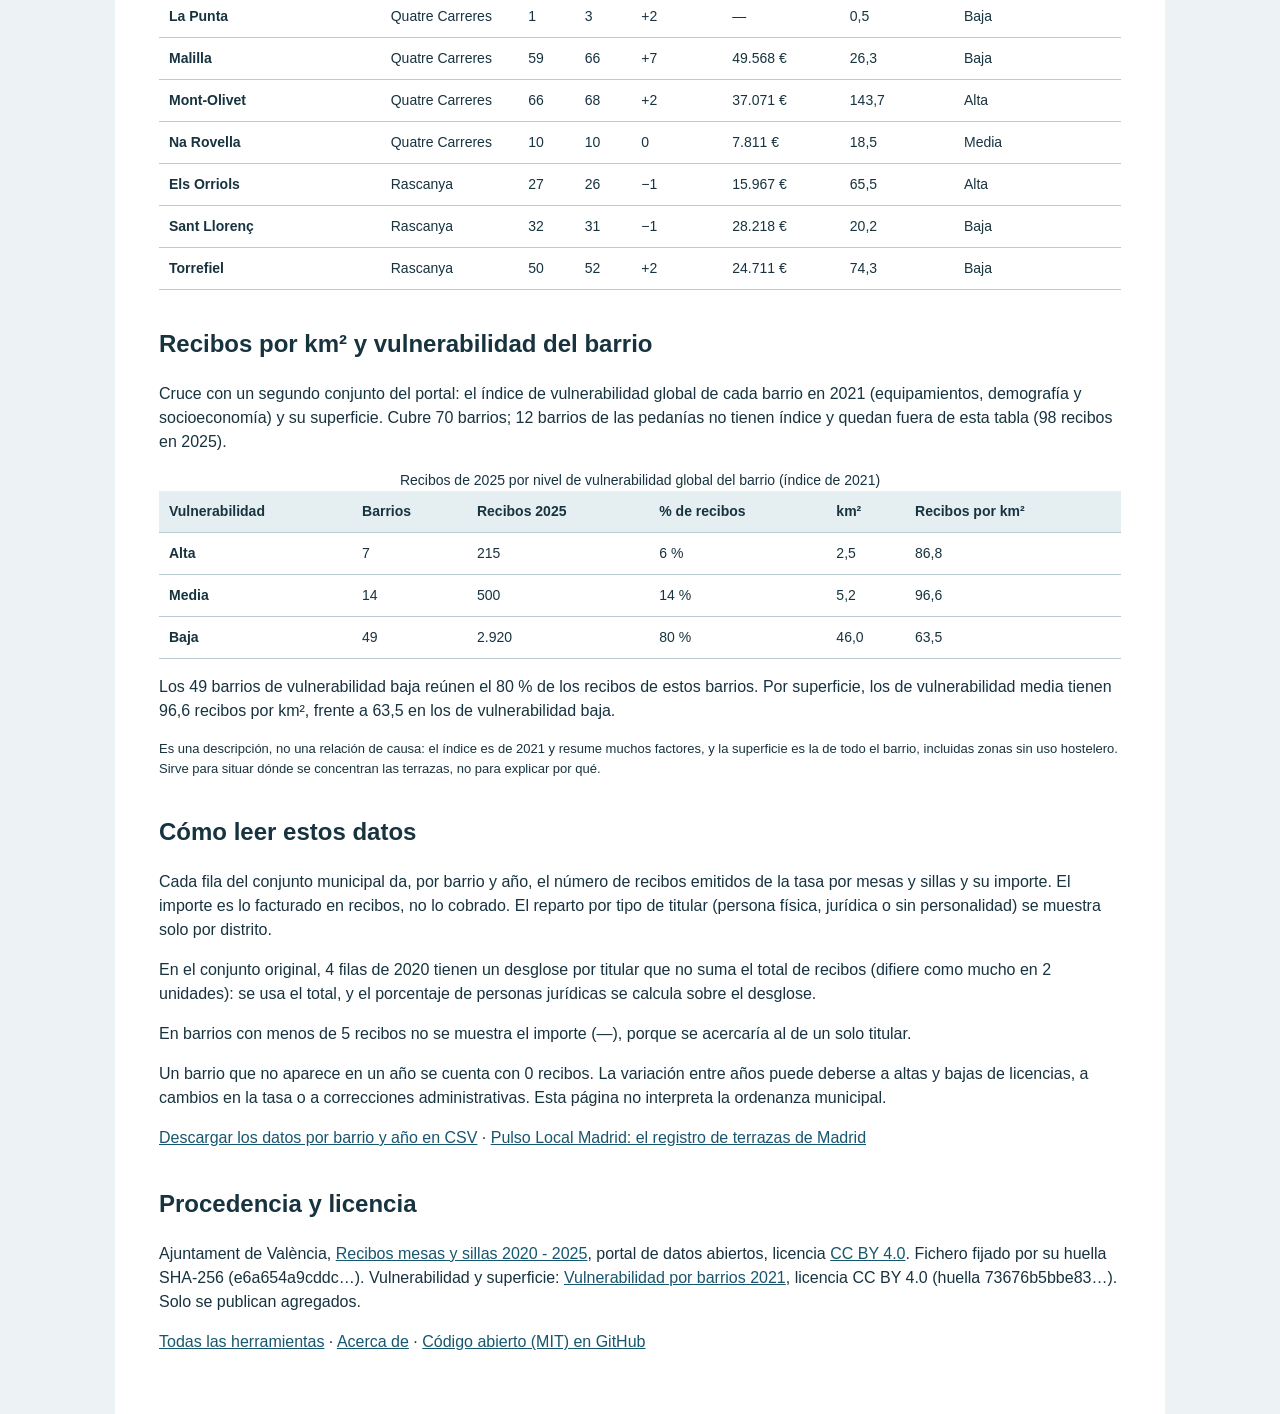
==== commit 7f8c660a: "Pulso València: cruce con vulnerabilidad por barrios 2021" ====
--- a/sites/paniset-github-io/site/pulso-valencia/index.html
+++ b/sites/paniset-github-io/site/pulso-valencia/index.html
@@ -1,6 +1,6 @@
-<!doctype html><html lang="es"><head><meta charset="utf-8"><meta http-equiv="Content-Security-Policy" content="default-src &#x27;none&#x27;; script-src &#x27;self&#x27;; style-src &#x27;self&#x27;; img-src &#x27;self&#x27; data:; font-src &#x27;self&#x27;; connect-src &#x27;self&#x27;; manifest-src &#x27;self&#x27;; object-src &#x27;none&#x27;; base-uri &#x27;none&#x27;; form-action &#x27;none&#x27;; frame-src &#x27;none&#x27;; worker-src &#x27;none&#x27;"><meta name="referrer" content="no-referrer"><meta name="robots" content="index,follow"><link rel="canonical" href="https://paniset.github.io/pulso-valencia/"><meta property="og:type" content="website"><meta property="og:locale" content="es_ES"><meta name="twitter:card" content="summary"><meta property="og:title" content="Terrazas en València por barrio y distrito: recibos de la tasa 2020-2025 | Pulso València"><meta name="twitter:title" content="Terrazas en València por barrio y distrito: recibos de la tasa 2020-2025 | Pulso València"><meta property="og:description" content="Recibos de la tasa de mesas y sillas (terrazas) en València por distrito y barrio: 3.733 en 2025, 2.599.105 €, y su evolución desde 2020. Datos abiertos del Ajuntament de València."><meta name="twitter:description" content="Recibos de la tasa de mesas y sillas (terrazas) en València por distrito y barrio: 3.733 en 2025, 2.599.105 €, y su evolución desde 2020. Datos abiertos del Ajuntament de València."><meta property="og:url" content="https://paniset.github.io/pulso-valencia/"><meta name="viewport" content="width=device-width,initial-scale=1">
-<title>Terrazas en València por barrio y distrito: recibos de la tasa 2020-2025 | Pulso València</title><meta name="description" content="Recibos de la tasa de mesas y sillas (terrazas) en València por distrito y barrio: 3.733 en 2025, 2.599.105 €, y su evolución desde 2020. Datos abiertos del Ajuntament de València."><link rel="stylesheet" href="style.css"><link rel="icon" href="data:,">
-<script type="application/ld+json">{"@context":"https://schema.org","@type":"Dataset","name":"Recibos de la tasa de terrazas en València por barrio (2020-2025)","description":"Recibos de la tasa de mesas y sillas (terrazas) en València por distrito y barrio: 3.733 en 2025, 2.599.105 €, y su evolución desde 2020. Datos abiertos del Ajuntament de València.","url":"https://paniset.github.io/pulso-valencia/","license":"https://creativecommons.org/licenses/by/4.0/deed.es","isBasedOn":"https://opendata.vlci.valencia.es/dataset/recibos-mesas-y-sillas-2020-2025","temporalCoverage":"2020/2025","spatialCoverage":"València","creator":{"@type":"Organization","name":"Pulso Local","url":"https://paniset.github.io/"},"distribution":{"@type":"DataDownload","encodingFormat":"text/csv","contentUrl":"https://paniset.github.io/pulso-valencia/recibos-terrazas-valencia.csv"}}</script></head><body><main><header><nav aria-label="Ruta"><p><a href="../">Herramientas gratuitas</a> / Pulso València</p></nav>
+<!doctype html><html lang="es"><head><meta charset="utf-8"><meta http-equiv="Content-Security-Policy" content="default-src &#x27;none&#x27;; script-src &#x27;self&#x27;; style-src &#x27;self&#x27;; img-src &#x27;self&#x27; data:; font-src &#x27;self&#x27;; connect-src &#x27;self&#x27;; manifest-src &#x27;self&#x27;; object-src &#x27;none&#x27;; base-uri &#x27;none&#x27;; form-action &#x27;none&#x27;; frame-src &#x27;none&#x27;; worker-src &#x27;none&#x27;"><meta name="referrer" content="no-referrer"><meta name="robots" content="index,follow"><link rel="canonical" href="https://paniset.github.io/pulso-valencia/"><meta property="og:type" content="website"><meta property="og:locale" content="es_ES"><meta name="twitter:card" content="summary"><meta property="og:title" content="Terrazas en València por barrio y distrito: recibos de la tasa 2020-2025 | Pulso València"><meta name="twitter:title" content="Terrazas en València por barrio y distrito: recibos de la tasa 2020-2025 | Pulso València"><meta property="og:description" content="Recibos de la tasa de mesas y sillas (terrazas) en València por distrito y barrio: 3.733 en 2025, 2.599.105 €, su evolución desde 2020 y los recibos por km² según la vulnerabilidad del barrio. Datos abiertos del Ajuntament de València."><meta name="twitter:description" content="Recibos de la tasa de mesas y sillas (terrazas) en València por distrito y barrio: 3.733 en 2025, 2.599.105 €, su evolución desde 2020 y los recibos por km² según la vulnerabilidad del barrio. Datos abiertos del Ajuntament de València."><meta property="og:url" content="https://paniset.github.io/pulso-valencia/"><meta name="viewport" content="width=device-width,initial-scale=1">
+<title>Terrazas en València por barrio y distrito: recibos de la tasa 2020-2025 | Pulso València</title><meta name="description" content="Recibos de la tasa de mesas y sillas (terrazas) en València por distrito y barrio: 3.733 en 2025, 2.599.105 €, su evolución desde 2020 y los recibos por km² según la vulnerabilidad del barrio. Datos abiertos del Ajuntament de València."><link rel="stylesheet" href="style.css"><link rel="icon" href="data:,">
+<script type="application/ld+json">{"@context":"https://schema.org","@type":"Dataset","name":"Recibos de la tasa de terrazas en València por barrio (2020-2025)","description":"Recibos de la tasa de mesas y sillas (terrazas) en València por distrito y barrio: 3.733 en 2025, 2.599.105 €, su evolución desde 2020 y los recibos por km² según la vulnerabilidad del barrio. Datos abiertos del Ajuntament de València.","url":"https://paniset.github.io/pulso-valencia/","license":"https://creativecommons.org/licenses/by/4.0/deed.es","isBasedOn":["https://opendata.vlci.valencia.es/dataset/recibos-mesas-y-sillas-2020-2025","https://opendata.vlci.valencia.es/dataset/vulnerabilidad-por-barrios"],"temporalCoverage":"2020/2025","spatialCoverage":"València","creator":{"@type":"Organization","name":"Pulso Local","url":"https://paniset.github.io/"},"distribution":{"@type":"DataDownload","encodingFormat":"text/csv","contentUrl":"https://paniset.github.io/pulso-valencia/recibos-terrazas-valencia.csv"}}</script></head><body><main><header><nav aria-label="Ruta"><p><a href="../">Herramientas gratuitas</a> / Pulso València</p></nav>
 <h1>Terrazas en València por barrio y distrito</h1>
 <p class="lead">Recibos de la tasa de mesas y sillas · 3.733 en 2025 · 2.599.105 €</p></header>
 <p class="notice">Cuenta recibos de la tasa municipal por ocupación de la vía pública con mesas y sillas, no terrazas en funcionamiento: un establecimiento puede tener más de un recibo y un recibo no prueba que la terraza se monte todo el año.</p>
@@ -14,11 +14,12 @@
 <h2>Barrios con más recibos en 2025</h2><ol><li>Russafa (L&#x27;Eixample): 272</li><li>Gran Via (L&#x27;Eixample): 205</li><li>Arrancapins (Extramurs): 160</li><li>Sant Francesc (Ciutat Vella): 157</li><li>Benicalap (Benicalap): 146</li><li>Benimaclet (Benimaclet): 134</li><li>Mestalla (El Pla del Real): 128</li><li>Ciutat Jardí (Algirós): 121</li><li>El Cabanyal-El Canyamelar (Poblats Marítims): 111</li><li>Penya-Roja (Camins al Grau): 90</li></ol>
 <h2>Todos los barrios</h2>
 <div class="table-wrap"><table><caption>Recibos por barrio en 2024 y 2025, variación e importe en 2025, ordenados por distrito</caption>
-<thead><tr><th scope="col">Barrio</th><th scope="col">Distrito</th><th scope="col">2024</th><th scope="col">2025</th><th scope="col">Variación</th><th scope="col">Importe 2025</th></tr></thead>
-<tbody><tr><th scope="row">Ciutat Jardí</th><td>Algirós</td><td>123</td><td>121</td><td>−2</td><td>81.549 €</td></tr><tr><th scope="row">L&#x27;Amistat</th><td>Algirós</td><td>45</td><td>45</td><td>0</td><td>30.626 €</td></tr><tr><th scope="row">L&#x27;Illa Perduda</th><td>Algirós</td><td>32</td><td>32</td><td>0</td><td>19.858 €</td></tr><tr><th scope="row">La Carrasca</th><td>Algirós</td><td>11</td><td>10</td><td>−1</td><td>8.537 €</td></tr><tr><th scope="row">La Vega Baixa</th><td>Algirós</td><td>62</td><td>60</td><td>−2</td><td>32.981 €</td></tr><tr><th scope="row">Benicalap</th><td>Benicalap</td><td>138</td><td>146</td><td>+8</td><td>127.418 €</td></tr><tr><th scope="row">Ciutat Fallera</th><td>Benicalap</td><td>9</td><td>8</td><td>−1</td><td>6.591 €</td></tr><tr><th scope="row">Benimaclet</th><td>Benimaclet</td><td>132</td><td>134</td><td>+2</td><td>93.065 €</td></tr><tr><th scope="row">Cami de Vera</th><td>Benimaclet</td><td>16</td><td>16</td><td>0</td><td>13.214 €</td></tr><tr><th scope="row">Aiora</th><td>Camins al Grau</td><td>66</td><td>68</td><td>+2</td><td>39.776 €</td></tr><tr><th scope="row">Albors</th><td>Camins al Grau</td><td>30</td><td>32</td><td>+2</td><td>21.989 €</td></tr><tr><th scope="row">Cami Fondo</th><td>Camins al Grau</td><td>16</td><td>16</td><td>0</td><td>7.109 €</td></tr><tr><th scope="row">La Creu del Grau</th><td>Camins al Grau</td><td>42</td><td>42</td><td>0</td><td>26.645 €</td></tr><tr><th scope="row">Penya-Roja</th><td>Camins al Grau</td><td>87</td><td>90</td><td>+3</td><td>144.641 €</td></tr><tr><th scope="row">Campanar</th><td>Campanar</td><td>64</td><td>61</td><td>−3</td><td>53.173 €</td></tr><tr><th scope="row">El Calvari</th><td>Campanar</td><td>24</td><td>22</td><td>−2</td><td>9.574 €</td></tr><tr><th scope="row">Les Tendetes</th><td>Campanar</td><td>17</td><td>16</td><td>−1</td><td>12.440 €</td></tr><tr><th scope="row">Sant Pau</th><td>Campanar</td><td>48</td><td>47</td><td>−1</td><td>50.213 €</td></tr><tr><th scope="row">El Carme</th><td>Ciutat Vella</td><td>56</td><td>55</td><td>−1</td><td>22.824 €</td></tr><tr><th scope="row">El Mercat</th><td>Ciutat Vella</td><td>70</td><td>73</td><td>+3</td><td>48.106 €</td></tr><tr><th scope="row">El Pilar</th><td>Ciutat Vella</td><td>22</td><td>21</td><td>−1</td><td>13.053 €</td></tr><tr><th scope="row">La Seu</th><td>Ciutat Vella</td><td>77</td><td>77</td><td>0</td><td>64.686 €</td></tr><tr><th scope="row">La Xerea</th><td>Ciutat Vella</td><td>46</td><td>47</td><td>+1</td><td>41.914 €</td></tr><tr><th scope="row">Sant Francesc</th><td>Ciutat Vella</td><td>151</td><td>157</td><td>+6</td><td>190.213 €</td></tr><tr><th scope="row">Ciutat Universitaria</th><td>El Pla del Real</td><td>7</td><td>7</td><td>0</td><td>6.013 €</td></tr><tr><th scope="row">Exposicio</th><td>El Pla del Real</td><td>54</td><td>55</td><td>+1</td><td>52.544 €</td></tr><tr><th scope="row">Jaume Roig</th><td>El Pla del Real</td><td>23</td><td>23</td><td>0</td><td>17.068 €</td></tr><tr><th scope="row">Mestalla</th><td>El Pla del Real</td><td>135</td><td>128</td><td>−7</td><td>110.410 €</td></tr><tr><th scope="row">Arrancapins</th><td>Extramurs</td><td>161</td><td>160</td><td>−1</td><td>92.105 €</td></tr><tr><th scope="row">El Botanic</th><td>Extramurs</td><td>32</td><td>34</td><td>+2</td><td>15.369 €</td></tr><tr><th scope="row">La Petxina</th><td>Extramurs</td><td>77</td><td>79</td><td>+2</td><td>33.035 €</td></tr><tr><th scope="row">La Roqueta</th><td>Extramurs</td><td>37</td><td>37</td><td>0</td><td>19.013 €</td></tr><tr><th scope="row">Cami Real</th><td>Jesús</td><td>4</td><td>4</td><td>0</td><td>—</td></tr><tr><th scope="row">L&#x27;Hort de Senabre</th><td>Jesús</td><td>62</td><td>63</td><td>+1</td><td>39.236 €</td></tr><tr><th scope="row">La Creu Coberta</th><td>Jesús</td><td>15</td><td>15</td><td>0</td><td>8.508 €</td></tr><tr><th scope="row">La Raiosa</th><td>Jesús</td><td>34</td><td>34</td><td>0</td><td>14.897 €</td></tr><tr><th scope="row">Sant Marcel.li</th><td>Jesús</td><td>18</td><td>17</td><td>−1</td><td>11.048 €</td></tr><tr><th scope="row">El Pla del Remei</th><td>L&#x27;Eixample</td><td>67</td><td>66</td><td>−1</td><td>49.689 €</td></tr><tr><th scope="row">Gran Via</th><td>L&#x27;Eixample</td><td>205</td><td>205</td><td>0</td><td>110.863 €</td></tr><tr><th scope="row">Russafa</th><td>L&#x27;Eixample</td><td>264</td><td>272</td><td>+8</td><td>104.525 €</td></tr><tr><th scope="row">La Fontsanta</th><td>L&#x27;Olivereta</td><td>9</td><td>8</td><td>−1</td><td>6.099 €</td></tr><tr><th scope="row">La Llum</th><td>L&#x27;Olivereta</td><td>18</td><td>17</td><td>−1</td><td>11.896 €</td></tr><tr><th scope="row">Nou Moles</th><td>L&#x27;Olivereta</td><td>70</td><td>70</td><td>0</td><td>39.194 €</td></tr><tr><th scope="row">Soternes</th><td>L&#x27;Olivereta</td><td>21</td><td>22</td><td>+1</td><td>15.881 €</td></tr><tr><th scope="row">Tres Forques</th><td>L&#x27;Olivereta</td><td>9</td><td>10</td><td>+1</td><td>5.950 €</td></tr><tr><th scope="row">Marxalenes</th><td>La Saïdia</td><td>40</td><td>40</td><td>0</td><td>29.295 €</td></tr><tr><th scope="row">Morvedre</th><td>La Saïdia</td><td>33</td><td>33</td><td>0</td><td>19.854 €</td></tr><tr><th scope="row">Sant Antoni</th><td>La Saïdia</td><td>31</td><td>30</td><td>−1</td><td>20.638 €</td></tr><tr><th scope="row">Tormos</th><td>La Saïdia</td><td>20</td><td>20</td><td>0</td><td>11.053 €</td></tr><tr><th scope="row">Trinitat</th><td>La Saïdia</td><td>48</td><td>48</td><td>0</td><td>31.387 €</td></tr><tr><th scope="row">Favara</th><td>Patraix</td><td>17</td><td>16</td><td>−1</td><td>6.149 €</td></tr><tr><th scope="row">Patraix</th><td>Patraix</td><td>86</td><td>87</td><td>+1</td><td>49.824 €</td></tr><tr><th scope="row">Safranar</th><td>Patraix</td><td>26</td><td>28</td><td>+2</td><td>20.999 €</td></tr><tr><th scope="row">Sant Isidre</th><td>Patraix</td><td>26</td><td>26</td><td>0</td><td>14.941 €</td></tr><tr><th scope="row">Vara de Quart</th><td>Patraix</td><td>41</td><td>42</td><td>+1</td><td>28.110 €</td></tr><tr><th scope="row">Betero</th><td>Poblats Marítims</td><td>20</td><td>21</td><td>+1</td><td>18.074 €</td></tr><tr><th scope="row">El Cabanyal-El Canyamelar</th><td>Poblats Marítims</td><td>101</td><td>111</td><td>+10</td><td>71.407 €</td></tr><tr><th scope="row">El Grau</th><td>Poblats Marítims</td><td>52</td><td>49</td><td>−3</td><td>28.788 €</td></tr><tr><th scope="row">La Malva-Rosa</th><td>Poblats Marítims</td><td>28</td><td>28</td><td>0</td><td>15.446 €</td></tr><tr><th scope="row">Natzaret</th><td>Poblats Marítims</td><td>8</td><td>8</td><td>0</td><td>3.447 €</td></tr><tr><th scope="row">Beniferri</th><td>Pobles de l&#x27;Oest</td><td>6</td><td>7</td><td>+1</td><td>7.997 €</td></tr><tr><th scope="row">Benimamet</th><td>Pobles de l&#x27;Oest</td><td>21</td><td>20</td><td>−1</td><td>9.744 €</td></tr><tr><th scope="row">Benifaraig</th><td>Pobles del Nord</td><td>2</td><td>2</td><td>0</td><td>—</td></tr><tr><th scope="row">Carpesa</th><td>Pobles del Nord</td><td>1</td><td>1</td><td>0</td><td>—</td></tr><tr><th scope="row">El castellar-l&#x27;Oliveral</th><td>Pobles del Sud</td><td>6</td><td>6</td><td>0</td><td>4.256 €</td></tr><tr><th scope="row">El Forn d&#x27;Alcedo</th><td>Pobles del Sud</td><td>3</td><td>3</td><td>0</td><td>—</td></tr><tr><th scope="row">El Palmar</th><td>Pobles del Sud</td><td>22</td><td>21</td><td>−1</td><td>23.507 €</td></tr><tr><th scope="row">El Perellonet</th><td>Pobles del Sud</td><td>3</td><td>4</td><td>+1</td><td>—</td></tr><tr><th scope="row">El Saler</th><td>Pobles del Sud</td><td>10</td><td>10</td><td>0</td><td>8.113 €</td></tr><tr><th scope="row">Faitanar</th><td>Pobles del Sud</td><td>2</td><td>2</td><td>0</td><td>—</td></tr><tr><th scope="row">La Torre</th><td>Pobles del Sud</td><td>13</td><td>13</td><td>0</td><td>8.692 €</td></tr><tr><th scope="row">Pinedo</th><td>Pobles del Sud</td><td>9</td><td>9</td><td>0</td><td>4.375 €</td></tr><tr><th scope="row">Ciutat Arts i Ciències</th><td>Quatre Carreres</td><td>27</td><td>29</td><td>+2</td><td>32.538 €</td></tr><tr><th scope="row">En Corts</th><td>Quatre Carreres</td><td>38</td><td>36</td><td>−2</td><td>24.827 €</td></tr><tr><th scope="row">Fonteta de Sant Lluis</th><td>Quatre Carreres</td><td>5</td><td>5</td><td>0</td><td>6.480 €</td></tr><tr><th scope="row">La Punta</th><td>Quatre Carreres</td><td>1</td><td>3</td><td>+2</td><td>—</td></tr><tr><th scope="row">Malilla</th><td>Quatre Carreres</td><td>59</td><td>66</td><td>+7</td><td>49.568 €</td></tr><tr><th scope="row">Mont-Olivet</th><td>Quatre Carreres</td><td>66</td><td>68</td><td>+2</td><td>37.071 €</td></tr><tr><th scope="row">Na Rovella</th><td>Quatre Carreres</td><td>10</td><td>10</td><td>0</td><td>7.811 €</td></tr><tr><th scope="row">Els Orriols</th><td>Rascanya</td><td>27</td><td>26</td><td>−1</td><td>15.967 €</td></tr><tr><th scope="row">Sant Llorenç</th><td>Rascanya</td><td>32</td><td>31</td><td>−1</td><td>28.218 €</td></tr><tr><th scope="row">Torrefiel</th><td>Rascanya</td><td>50</td><td>52</td><td>+2</td><td>24.711 €</td></tr></tbody></table></div>
+<thead><tr><th scope="col">Barrio</th><th scope="col">Distrito</th><th scope="col">2024</th><th scope="col">2025</th><th scope="col">Variación</th><th scope="col">Importe 2025</th><th scope="col">Recibos/km²</th><th scope="col">Vulnerabilidad 2021</th></tr></thead>
+<tbody><tr><th scope="row">Ciutat Jardí</th><td>Algirós</td><td>123</td><td>121</td><td>−2</td><td>81.549 €</td><td>332,5</td><td>Media</td></tr><tr><th scope="row">L&#x27;Amistat</th><td>Algirós</td><td>45</td><td>45</td><td>0</td><td>30.626 €</td><td>217,1</td><td>Media</td></tr><tr><th scope="row">L&#x27;Illa Perduda</th><td>Algirós</td><td>32</td><td>32</td><td>0</td><td>19.858 €</td><td>138,2</td><td>Baja</td></tr><tr><th scope="row">La Carrasca</th><td>Algirós</td><td>11</td><td>10</td><td>−1</td><td>8.537 €</td><td>5,1</td><td>Baja</td></tr><tr><th scope="row">La Vega Baixa</th><td>Algirós</td><td>62</td><td>60</td><td>−2</td><td>32.981 €</td><td>310,0</td><td>Baja</td></tr><tr><th scope="row">Benicalap</th><td>Benicalap</td><td>138</td><td>146</td><td>+8</td><td>127.418 €</td><td>84,9</td><td>Baja</td></tr><tr><th scope="row">Ciutat Fallera</th><td>Benicalap</td><td>9</td><td>8</td><td>−1</td><td>6.591 €</td><td>16,1</td><td>Alta</td></tr><tr><th scope="row">Benimaclet</th><td>Benimaclet</td><td>132</td><td>134</td><td>+2</td><td>93.065 €</td><td>180,3</td><td>Baja</td></tr><tr><th scope="row">Cami de Vera</th><td>Benimaclet</td><td>16</td><td>16</td><td>0</td><td>13.214 €</td><td>19,3</td><td>Baja</td></tr><tr><th scope="row">Aiora</th><td>Camins al Grau</td><td>66</td><td>68</td><td>+2</td><td>39.776 €</td><td>104,4</td><td>Media</td></tr><tr><th scope="row">Albors</th><td>Camins al Grau</td><td>30</td><td>32</td><td>+2</td><td>21.989 €</td><td>125,0</td><td>Baja</td></tr><tr><th scope="row">Cami Fondo</th><td>Camins al Grau</td><td>16</td><td>16</td><td>0</td><td>7.109 €</td><td>101,8</td><td>Media</td></tr><tr><th scope="row">La Creu del Grau</th><td>Camins al Grau</td><td>42</td><td>42</td><td>0</td><td>26.645 €</td><td>107,2</td><td>Media</td></tr><tr><th scope="row">Penya-Roja</th><td>Camins al Grau</td><td>87</td><td>90</td><td>+3</td><td>144.641 €</td><td>98,8</td><td>Baja</td></tr><tr><th scope="row">Campanar</th><td>Campanar</td><td>64</td><td>61</td><td>−3</td><td>53.173 €</td><td>61,7</td><td>Baja</td></tr><tr><th scope="row">El Calvari</th><td>Campanar</td><td>24</td><td>22</td><td>−2</td><td>9.574 €</td><td>234,8</td><td>Alta</td></tr><tr><th scope="row">Les Tendetes</th><td>Campanar</td><td>17</td><td>16</td><td>−1</td><td>12.440 €</td><td>62,0</td><td>Baja</td></tr><tr><th scope="row">Sant Pau</th><td>Campanar</td><td>48</td><td>47</td><td>−1</td><td>50.213 €</td><td>12,1</td><td>Baja</td></tr><tr><th scope="row">El Carme</th><td>Ciutat Vella</td><td>56</td><td>55</td><td>−1</td><td>22.824 €</td><td>143,2</td><td>Baja</td></tr><tr><th scope="row">El Mercat</th><td>Ciutat Vella</td><td>70</td><td>73</td><td>+3</td><td>48.106 €</td><td>422,5</td><td>Baja</td></tr><tr><th scope="row">El Pilar</th><td>Ciutat Vella</td><td>22</td><td>21</td><td>−1</td><td>13.053 €</td><td>129,9</td><td>Baja</td></tr><tr><th scope="row">La Seu</th><td>Ciutat Vella</td><td>77</td><td>77</td><td>0</td><td>64.686 €</td><td>348,3</td><td>Baja</td></tr><tr><th scope="row">La Xerea</th><td>Ciutat Vella</td><td>46</td><td>47</td><td>+1</td><td>41.914 €</td><td>150,8</td><td>Baja</td></tr><tr><th scope="row">Sant Francesc</th><td>Ciutat Vella</td><td>151</td><td>157</td><td>+6</td><td>190.213 €</td><td>357,9</td><td>Baja</td></tr><tr><th scope="row">Ciutat Universitaria</th><td>El Pla del Real</td><td>7</td><td>7</td><td>0</td><td>6.013 €</td><td>25,3</td><td>Baja</td></tr><tr><th scope="row">Exposicio</th><td>El Pla del Real</td><td>54</td><td>55</td><td>+1</td><td>52.544 €</td><td>144,1</td><td>Baja</td></tr><tr><th scope="row">Jaume Roig</th><td>El Pla del Real</td><td>23</td><td>23</td><td>0</td><td>17.068 €</td><td>120,5</td><td>Baja</td></tr><tr><th scope="row">Mestalla</th><td>El Pla del Real</td><td>135</td><td>128</td><td>−7</td><td>110.410 €</td><td>151,7</td><td>Baja</td></tr><tr><th scope="row">Arrancapins</th><td>Extramurs</td><td>161</td><td>160</td><td>−1</td><td>92.105 €</td><td>183,0</td><td>Baja</td></tr><tr><th scope="row">El Botanic</th><td>Extramurs</td><td>32</td><td>34</td><td>+2</td><td>15.369 €</td><td>91,9</td><td>Baja</td></tr><tr><th scope="row">La Petxina</th><td>Extramurs</td><td>77</td><td>79</td><td>+2</td><td>33.035 €</td><td>159,1</td><td>Baja</td></tr><tr><th scope="row">La Roqueta</th><td>Extramurs</td><td>37</td><td>37</td><td>0</td><td>19.013 €</td><td>160,5</td><td>Baja</td></tr><tr><th scope="row">Cami Real</th><td>Jesús</td><td>4</td><td>4</td><td>0</td><td>—</td><td>2,7</td><td>Baja</td></tr><tr><th scope="row">L&#x27;Hort de Senabre</th><td>Jesús</td><td>62</td><td>63</td><td>+1</td><td>39.236 €</td><td>147,8</td><td>Media</td></tr><tr><th scope="row">La Creu Coberta</th><td>Jesús</td><td>15</td><td>15</td><td>0</td><td>8.508 €</td><td>40,0</td><td>Baja</td></tr><tr><th scope="row">La Raiosa</th><td>Jesús</td><td>34</td><td>34</td><td>0</td><td>14.897 €</td><td>90,6</td><td>Media</td></tr><tr><th scope="row">Sant Marcel.li</th><td>Jesús</td><td>18</td><td>17</td><td>−1</td><td>11.048 €</td><td>51,4</td><td>Media</td></tr><tr><th scope="row">El Pla del Remei</th><td>L&#x27;Eixample</td><td>67</td><td>66</td><td>−1</td><td>49.689 €</td><td>170,6</td><td>Baja</td></tr><tr><th scope="row">Gran Via</th><td>L&#x27;Eixample</td><td>205</td><td>205</td><td>0</td><td>110.863 €</td><td>437,5</td><td>Baja</td></tr><tr><th scope="row">Russafa</th><td>L&#x27;Eixample</td><td>264</td><td>272</td><td>+8</td><td>104.525 €</td><td>309,9</td><td>Baja</td></tr><tr><th scope="row">La Fontsanta</th><td>L&#x27;Olivereta</td><td>9</td><td>8</td><td>−1</td><td>6.099 €</td><td>24,8</td><td>Media</td></tr><tr><th scope="row">La Llum</th><td>L&#x27;Olivereta</td><td>18</td><td>17</td><td>−1</td><td>11.896 €</td><td>97,0</td><td>Baja</td></tr><tr><th scope="row">Nou Moles</th><td>L&#x27;Olivereta</td><td>70</td><td>70</td><td>0</td><td>39.194 €</td><td>94,6</td><td>Baja</td></tr><tr><th scope="row">Soternes</th><td>L&#x27;Olivereta</td><td>21</td><td>22</td><td>+1</td><td>15.881 €</td><td>98,1</td><td>Alta</td></tr><tr><th scope="row">Tres Forques</th><td>L&#x27;Olivereta</td><td>9</td><td>10</td><td>+1</td><td>5.950 €</td><td>19,0</td><td>Media</td></tr><tr><th scope="row">Marxalenes</th><td>La Saïdia</td><td>40</td><td>40</td><td>0</td><td>29.295 €</td><td>102,5</td><td>Media</td></tr><tr><th scope="row">Morvedre</th><td>La Saïdia</td><td>33</td><td>33</td><td>0</td><td>19.854 €</td><td>77,1</td><td>Alta</td></tr><tr><th scope="row">Sant Antoni</th><td>La Saïdia</td><td>31</td><td>30</td><td>−1</td><td>20.638 €</td><td>120,1</td><td>Baja</td></tr><tr><th scope="row">Tormos</th><td>La Saïdia</td><td>20</td><td>20</td><td>0</td><td>11.053 €</td><td>71,4</td><td>Baja</td></tr><tr><th scope="row">Trinitat</th><td>La Saïdia</td><td>48</td><td>48</td><td>0</td><td>31.387 €</td><td>80,6</td><td>Baja</td></tr><tr><th scope="row">Favara</th><td>Patraix</td><td>17</td><td>16</td><td>−1</td><td>6.149 €</td><td>57,1</td><td>Baja</td></tr><tr><th scope="row">Patraix</th><td>Patraix</td><td>86</td><td>87</td><td>+1</td><td>49.824 €</td><td>140,0</td><td>Baja</td></tr><tr><th scope="row">Safranar</th><td>Patraix</td><td>26</td><td>28</td><td>+2</td><td>20.999 €</td><td>63,5</td><td>Baja</td></tr><tr><th scope="row">Sant Isidre</th><td>Patraix</td><td>26</td><td>26</td><td>0</td><td>14.941 €</td><td>52,5</td><td>Baja</td></tr><tr><th scope="row">Vara de Quart</th><td>Patraix</td><td>41</td><td>42</td><td>+1</td><td>28.110 €</td><td>40,6</td><td>Baja</td></tr><tr><th scope="row">Betero</th><td>Poblats Marítims</td><td>20</td><td>21</td><td>+1</td><td>18.074 €</td><td>82,3</td><td>Media</td></tr><tr><th scope="row">El Cabanyal-El Canyamelar</th><td>Poblats Marítims</td><td>101</td><td>111</td><td>+10</td><td>71.407 €</td><td>82,3</td><td>Baja</td></tr><tr><th scope="row">El Grau</th><td>Poblats Marítims</td><td>52</td><td>49</td><td>−3</td><td>28.788 €</td><td>9,4</td><td>Baja</td></tr><tr><th scope="row">La Malva-Rosa</th><td>Poblats Marítims</td><td>28</td><td>28</td><td>0</td><td>15.446 €</td><td>38,4</td><td>Baja</td></tr><tr><th scope="row">Natzaret</th><td>Poblats Marítims</td><td>8</td><td>8</td><td>0</td><td>3.447 €</td><td>8,7</td><td>Baja</td></tr><tr><th scope="row">Beniferri</th><td>Pobles de l&#x27;Oest</td><td>6</td><td>7</td><td>+1</td><td>7.997 €</td><td>—</td><td>Sin índice</td></tr><tr><th scope="row">Benimamet</th><td>Pobles de l&#x27;Oest</td><td>21</td><td>20</td><td>−1</td><td>9.744 €</td><td>—</td><td>Sin índice</td></tr><tr><th scope="row">Benifaraig</th><td>Pobles del Nord</td><td>2</td><td>2</td><td>0</td><td>—</td><td>—</td><td>Sin índice</td></tr><tr><th scope="row">Carpesa</th><td>Pobles del Nord</td><td>1</td><td>1</td><td>0</td><td>—</td><td>—</td><td>Sin índice</td></tr><tr><th scope="row">El castellar-l&#x27;Oliveral</th><td>Pobles del Sud</td><td>6</td><td>6</td><td>0</td><td>4.256 €</td><td>—</td><td>Sin índice</td></tr><tr><th scope="row">El Forn d&#x27;Alcedo</th><td>Pobles del Sud</td><td>3</td><td>3</td><td>0</td><td>—</td><td>—</td><td>Sin índice</td></tr><tr><th scope="row">El Palmar</th><td>Pobles del Sud</td><td>22</td><td>21</td><td>−1</td><td>23.507 €</td><td>—</td><td>Sin índice</td></tr><tr><th scope="row">El Perellonet</th><td>Pobles del Sud</td><td>3</td><td>4</td><td>+1</td><td>—</td><td>—</td><td>Sin índice</td></tr><tr><th scope="row">El Saler</th><td>Pobles del Sud</td><td>10</td><td>10</td><td>0</td><td>8.113 €</td><td>—</td><td>Sin índice</td></tr><tr><th scope="row">Faitanar</th><td>Pobles del Sud</td><td>2</td><td>2</td><td>0</td><td>—</td><td>—</td><td>Sin índice</td></tr><tr><th scope="row">La Torre</th><td>Pobles del Sud</td><td>13</td><td>13</td><td>0</td><td>8.692 €</td><td>—</td><td>Sin índice</td></tr><tr><th scope="row">Pinedo</th><td>Pobles del Sud</td><td>9</td><td>9</td><td>0</td><td>4.375 €</td><td>—</td><td>Sin índice</td></tr><tr><th scope="row">Ciutat Arts i Ciències</th><td>Quatre Carreres</td><td>27</td><td>29</td><td>+2</td><td>32.538 €</td><td>29,3</td><td>Baja</td></tr><tr><th scope="row">En Corts</th><td>Quatre Carreres</td><td>38</td><td>36</td><td>−2</td><td>24.827 €</td><td>98,9</td><td>Alta</td></tr><tr><th scope="row">Fonteta de Sant Lluis</th><td>Quatre Carreres</td><td>5</td><td>5</td><td>0</td><td>6.480 €</td><td>20,9</td><td>Media</td></tr><tr><th scope="row">La Punta</th><td>Quatre Carreres</td><td>1</td><td>3</td><td>+2</td><td>—</td><td>0,5</td><td>Baja</td></tr><tr><th scope="row">Malilla</th><td>Quatre Carreres</td><td>59</td><td>66</td><td>+7</td><td>49.568 €</td><td>26,3</td><td>Baja</td></tr><tr><th scope="row">Mont-Olivet</th><td>Quatre Carreres</td><td>66</td><td>68</td><td>+2</td><td>37.071 €</td><td>143,7</td><td>Alta</td></tr><tr><th scope="row">Na Rovella</th><td>Quatre Carreres</td><td>10</td><td>10</td><td>0</td><td>7.811 €</td><td>18,5</td><td>Media</td></tr><tr><th scope="row">Els Orriols</th><td>Rascanya</td><td>27</td><td>26</td><td>−1</td><td>15.967 €</td><td>65,5</td><td>Alta</td></tr><tr><th scope="row">Sant Llorenç</th><td>Rascanya</td><td>32</td><td>31</td><td>−1</td><td>28.218 €</td><td>20,2</td><td>Baja</td></tr><tr><th scope="row">Torrefiel</th><td>Rascanya</td><td>50</td><td>52</td><td>+2</td><td>24.711 €</td><td>74,3</td><td>Baja</td></tr></tbody></table></div>
+<h2>Recibos por km² y vulnerabilidad del barrio</h2><p>Cruce con un segundo conjunto del portal: el índice de vulnerabilidad global de cada barrio en 2021 (equipamientos, demografía y socioeconomía) y su superficie. Cubre 70 barrios; 12 barrios de las pedanías no tienen índice y quedan fuera de esta tabla (98 recibos en 2025).</p><div class="table-wrap"><table><caption>Recibos de 2025 por nivel de vulnerabilidad global del barrio (índice de 2021)</caption><thead><tr><th scope="col">Vulnerabilidad</th><th scope="col">Barrios</th><th scope="col">Recibos 2025</th><th scope="col">% de recibos</th><th scope="col">km²</th><th scope="col">Recibos por km²</th></tr></thead><tbody><tr><th scope="row">Alta</th><td>7</td><td>215</td><td>6 %</td><td>2,5</td><td>86,8</td></tr><tr><th scope="row">Media</th><td>14</td><td>500</td><td>14 %</td><td>5,2</td><td>96,6</td></tr><tr><th scope="row">Baja</th><td>49</td><td>2.920</td><td>80 %</td><td>46,0</td><td>63,5</td></tr></tbody></table></div><p>Los 49 barrios de vulnerabilidad baja reúnen el 80 % de los recibos de estos barrios. Por superficie, los de vulnerabilidad media tienen 96,6 recibos por km², frente a 63,5 en los de vulnerabilidad baja.</p><p class="small">Es una descripción, no una relación de causa: el índice es de 2021 y resume muchos factores, y la superficie es la de todo el barrio, incluidas zonas sin uso hostelero. Sirve para situar dónde se concentran las terrazas, no para explicar por qué.</p>
 <h2>Cómo leer estos datos</h2>
 <p>Cada fila del conjunto municipal da, por barrio y año, el número de recibos emitidos de la tasa por mesas y sillas y su importe. El importe es lo facturado en recibos, no lo cobrado. El reparto por tipo de titular (persona física, jurídica o sin personalidad) se muestra solo por distrito.</p>
 <p>En el conjunto original, 4 filas de 2020 tienen un desglose por titular que no suma el total de recibos (difiere como mucho en 2 unidades): se usa el total, y el porcentaje de personas jurídicas se calcula sobre el desglose.</p><p>En barrios con menos de 5 recibos no se muestra el importe (—), porque se acercaría al de un solo titular.</p><p>Un barrio que no aparece en un año se cuenta con 0 recibos. La variación entre años puede deberse a altas y bajas de licencias, a cambios en la tasa o a correcciones administrativas. Esta página no interpreta la ordenanza municipal.</p>
 <p><a href="recibos-terrazas-valencia.csv">Descargar los datos por barrio y año en CSV</a> · <a href="https://paniset.github.io/pulso-local-madrid/">Pulso Local Madrid: el registro de terrazas de Madrid</a></p>
-<h2>Procedencia y licencia</h2><p>Ajuntament de València, <a href="https://opendata.vlci.valencia.es/dataset/recibos-mesas-y-sillas-2020-2025">Recibos mesas y sillas 2020 - 2025</a>, portal de datos abiertos, licencia <a href="https://creativecommons.org/licenses/by/4.0/deed.es">CC BY 4.0</a>. Fichero fijado por su huella SHA-256 (e6a654a9cddc…). Solo se publican agregados.</p>
+<h2>Procedencia y licencia</h2><p>Ajuntament de València, <a href="https://opendata.vlci.valencia.es/dataset/recibos-mesas-y-sillas-2020-2025">Recibos mesas y sillas 2020 - 2025</a>, portal de datos abiertos, licencia <a href="https://creativecommons.org/licenses/by/4.0/deed.es">CC BY 4.0</a>. Fichero fijado por su huella SHA-256 (e6a654a9cddc…). Vulnerabilidad y superficie: <a href="https://opendata.vlci.valencia.es/dataset/vulnerabilidad-por-barrios">Vulnerabilidad por barrios 2021</a>, licencia CC BY 4.0 (huella 73676b5bbe83…). Solo se publican agregados.</p>
 <footer><p><a href="../">Todas las herramientas</a> · <a href="../acerca">Acerca de</a> · <a href="https://github.com/paniset/pulso-datos-abiertos">Código abierto (MIT) en GitHub</a></p></footer></main></body></html>
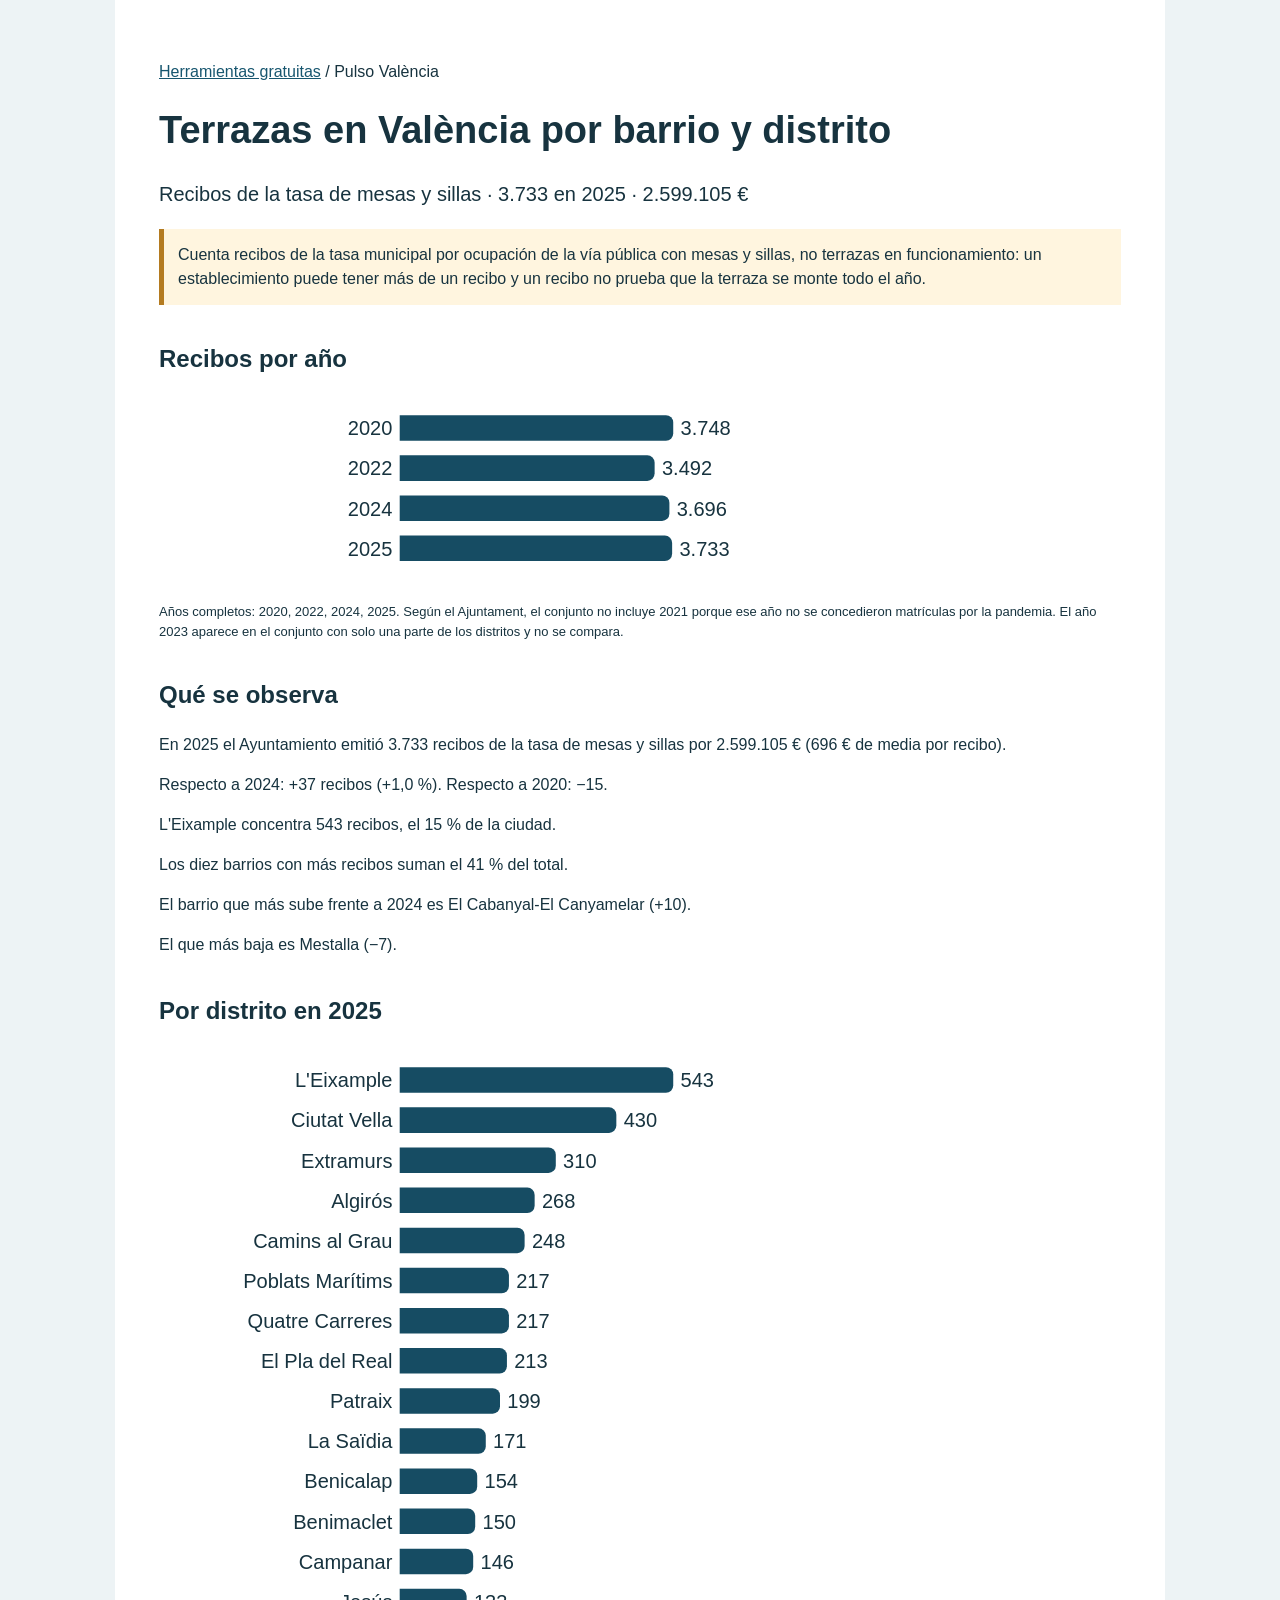
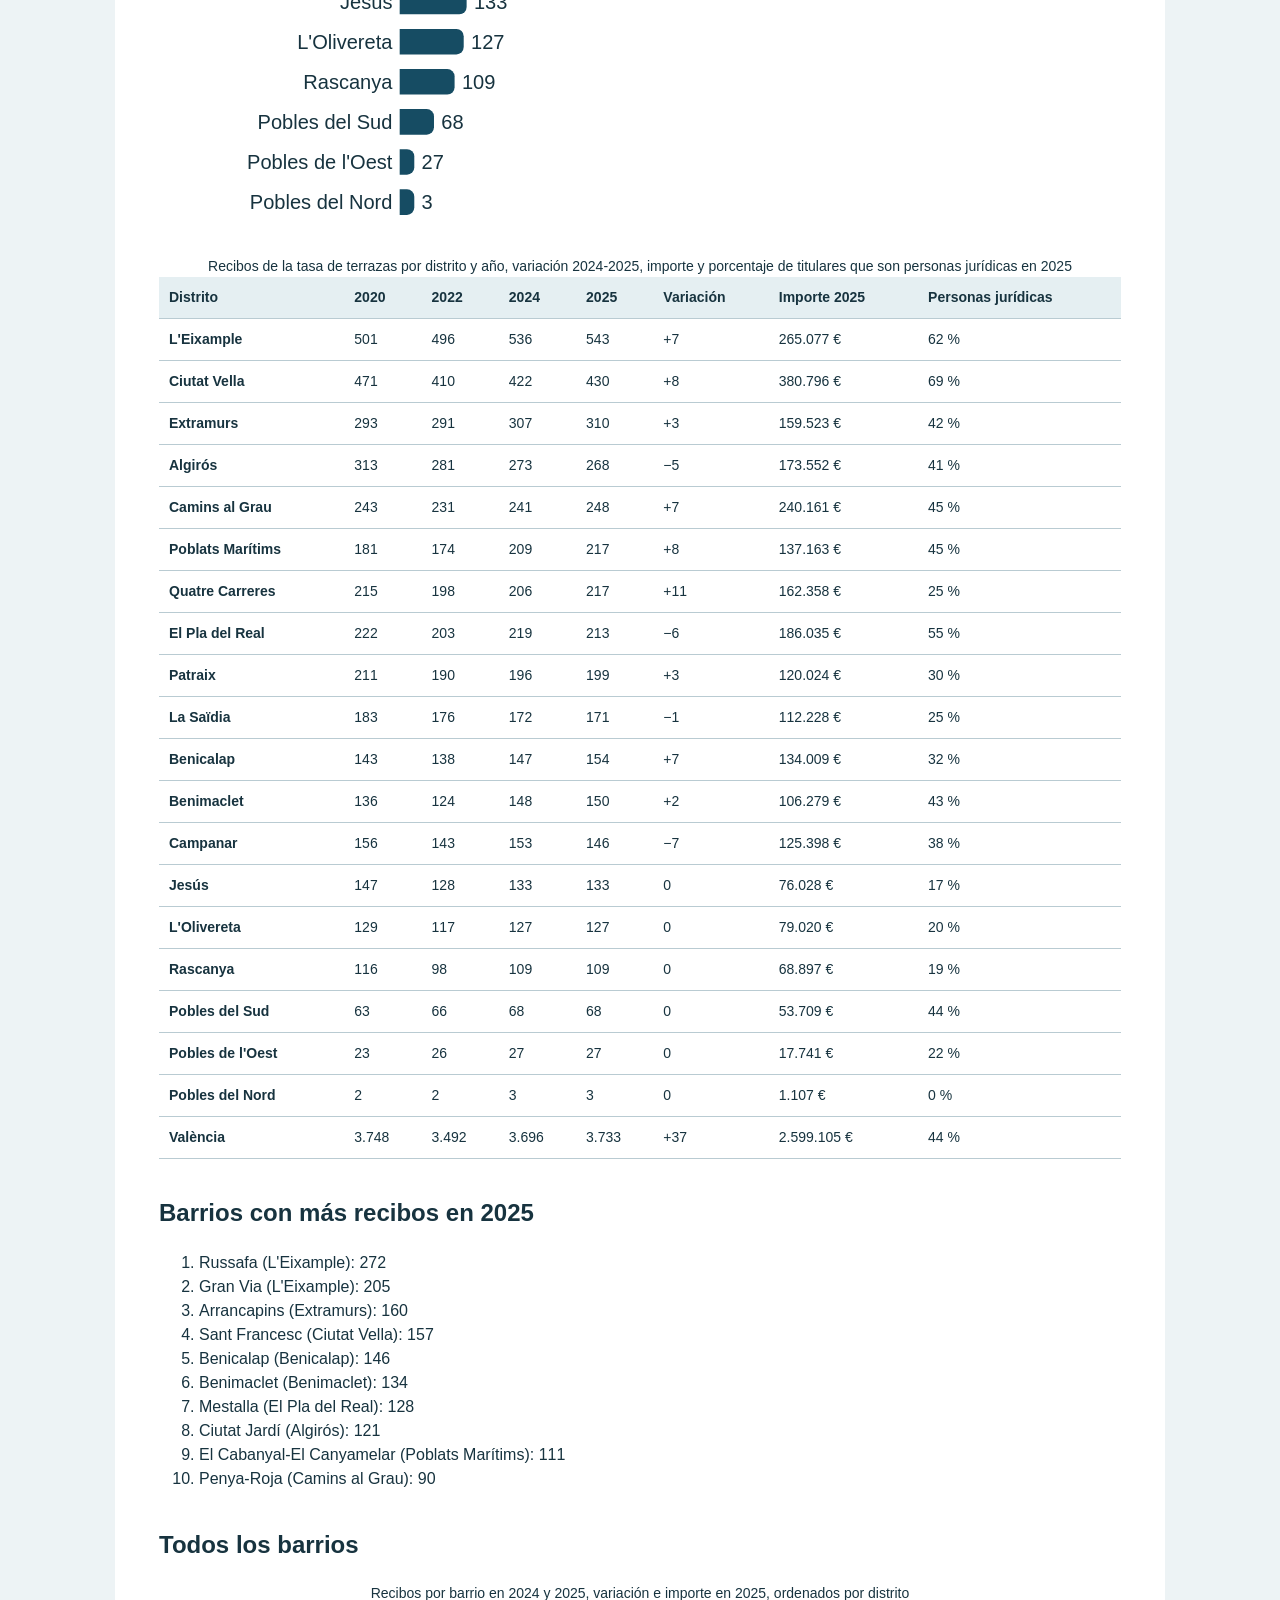
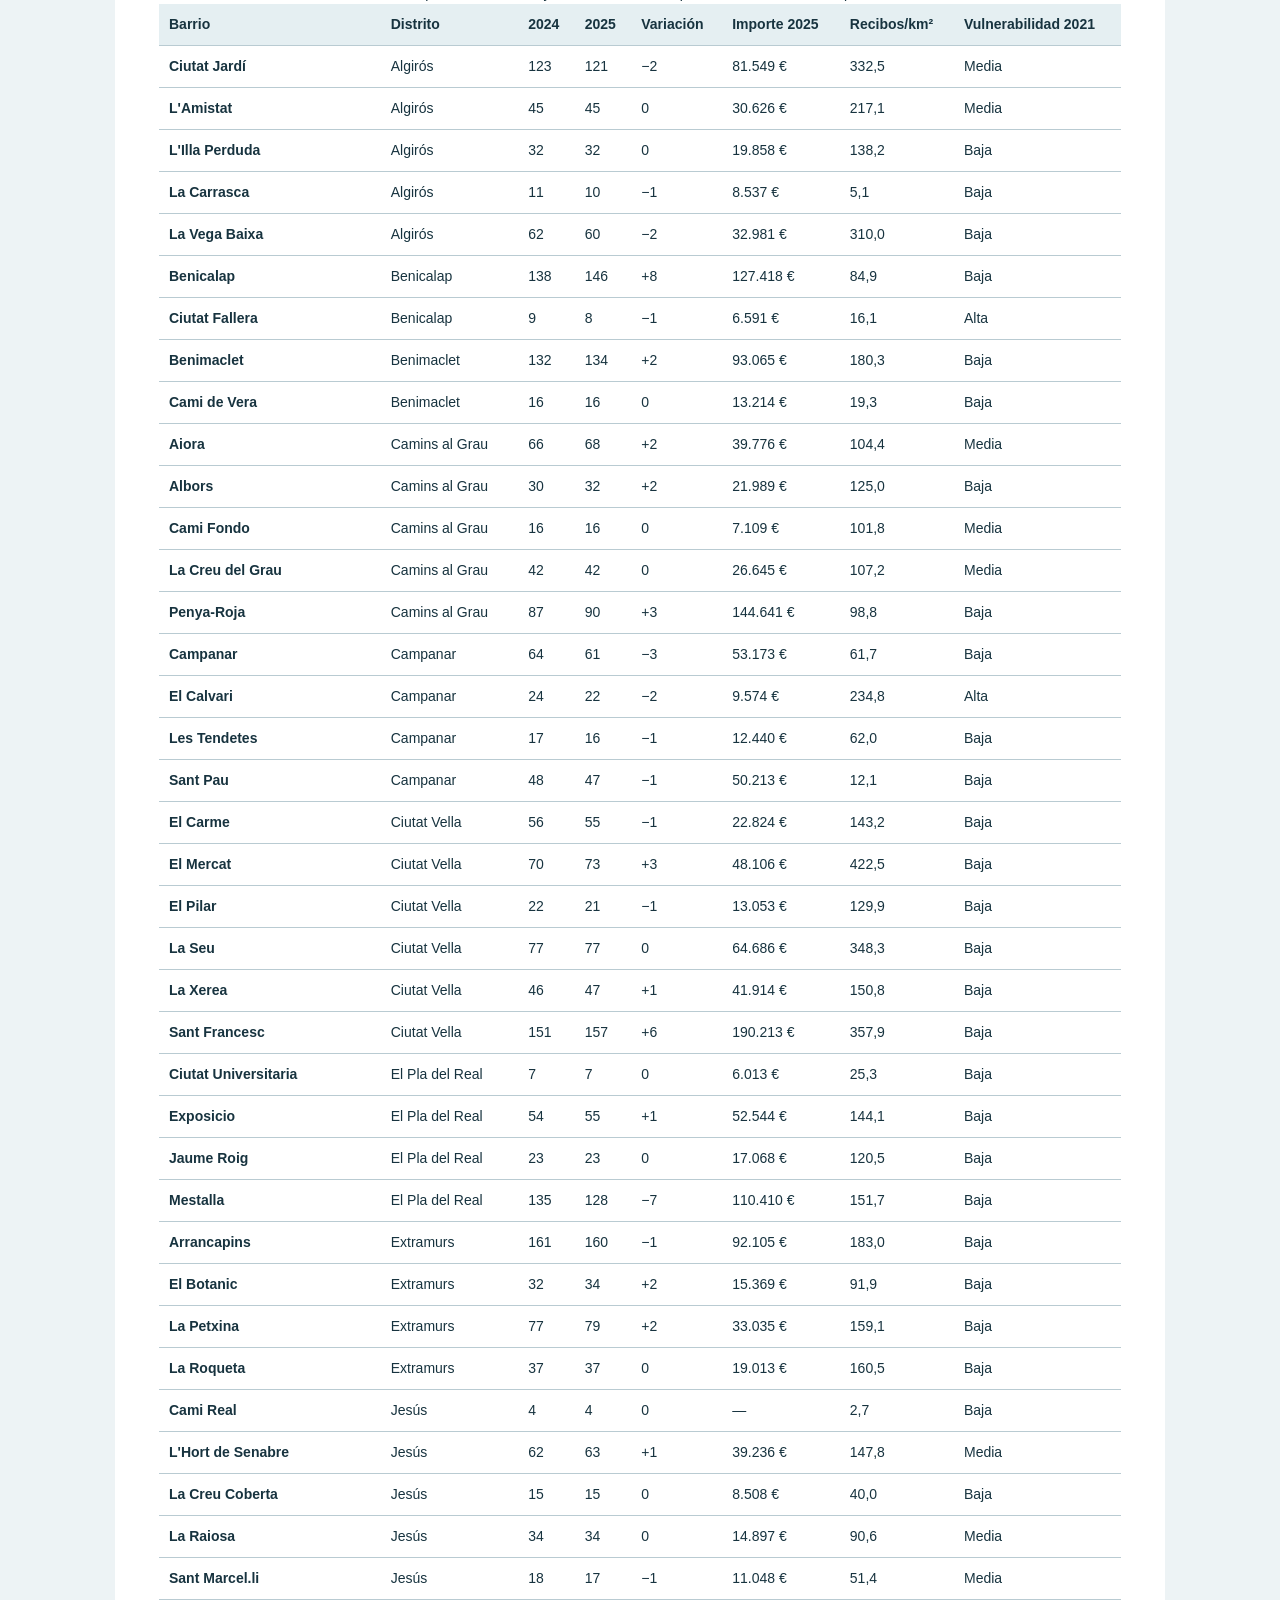
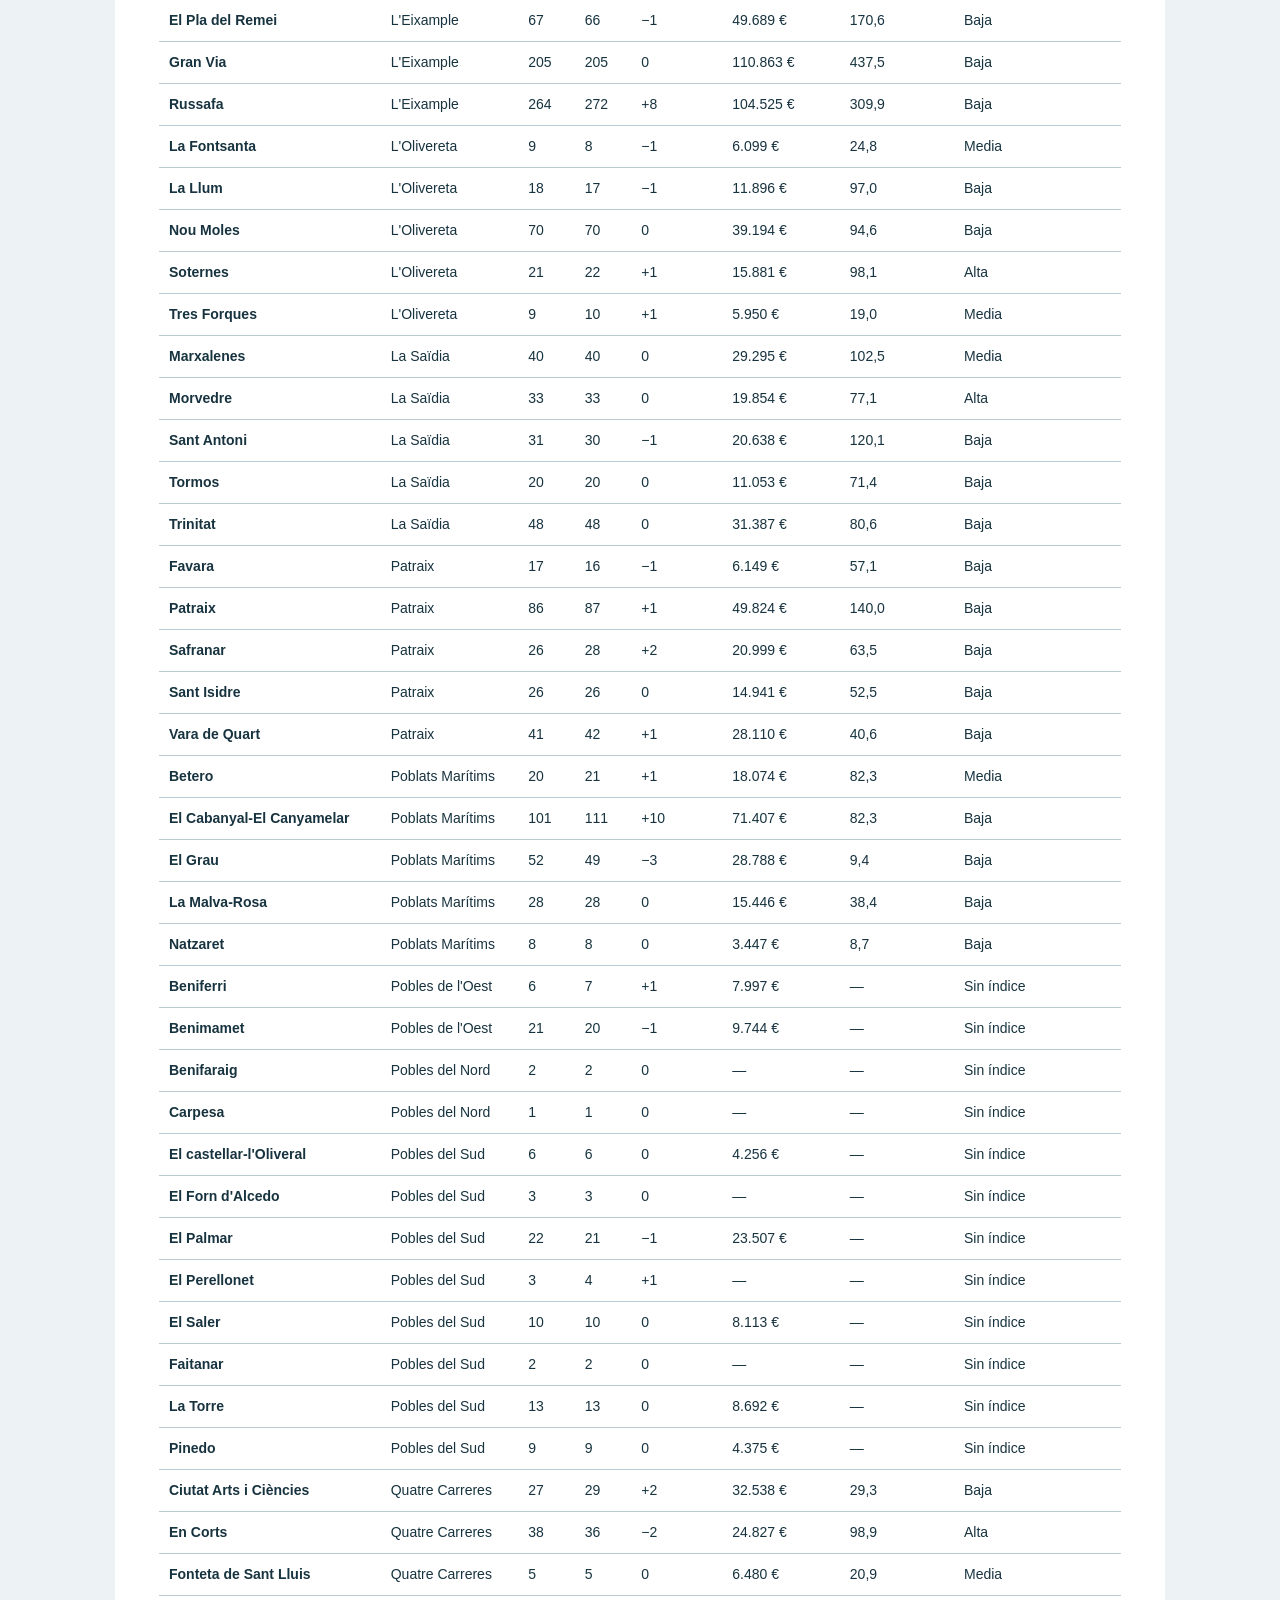
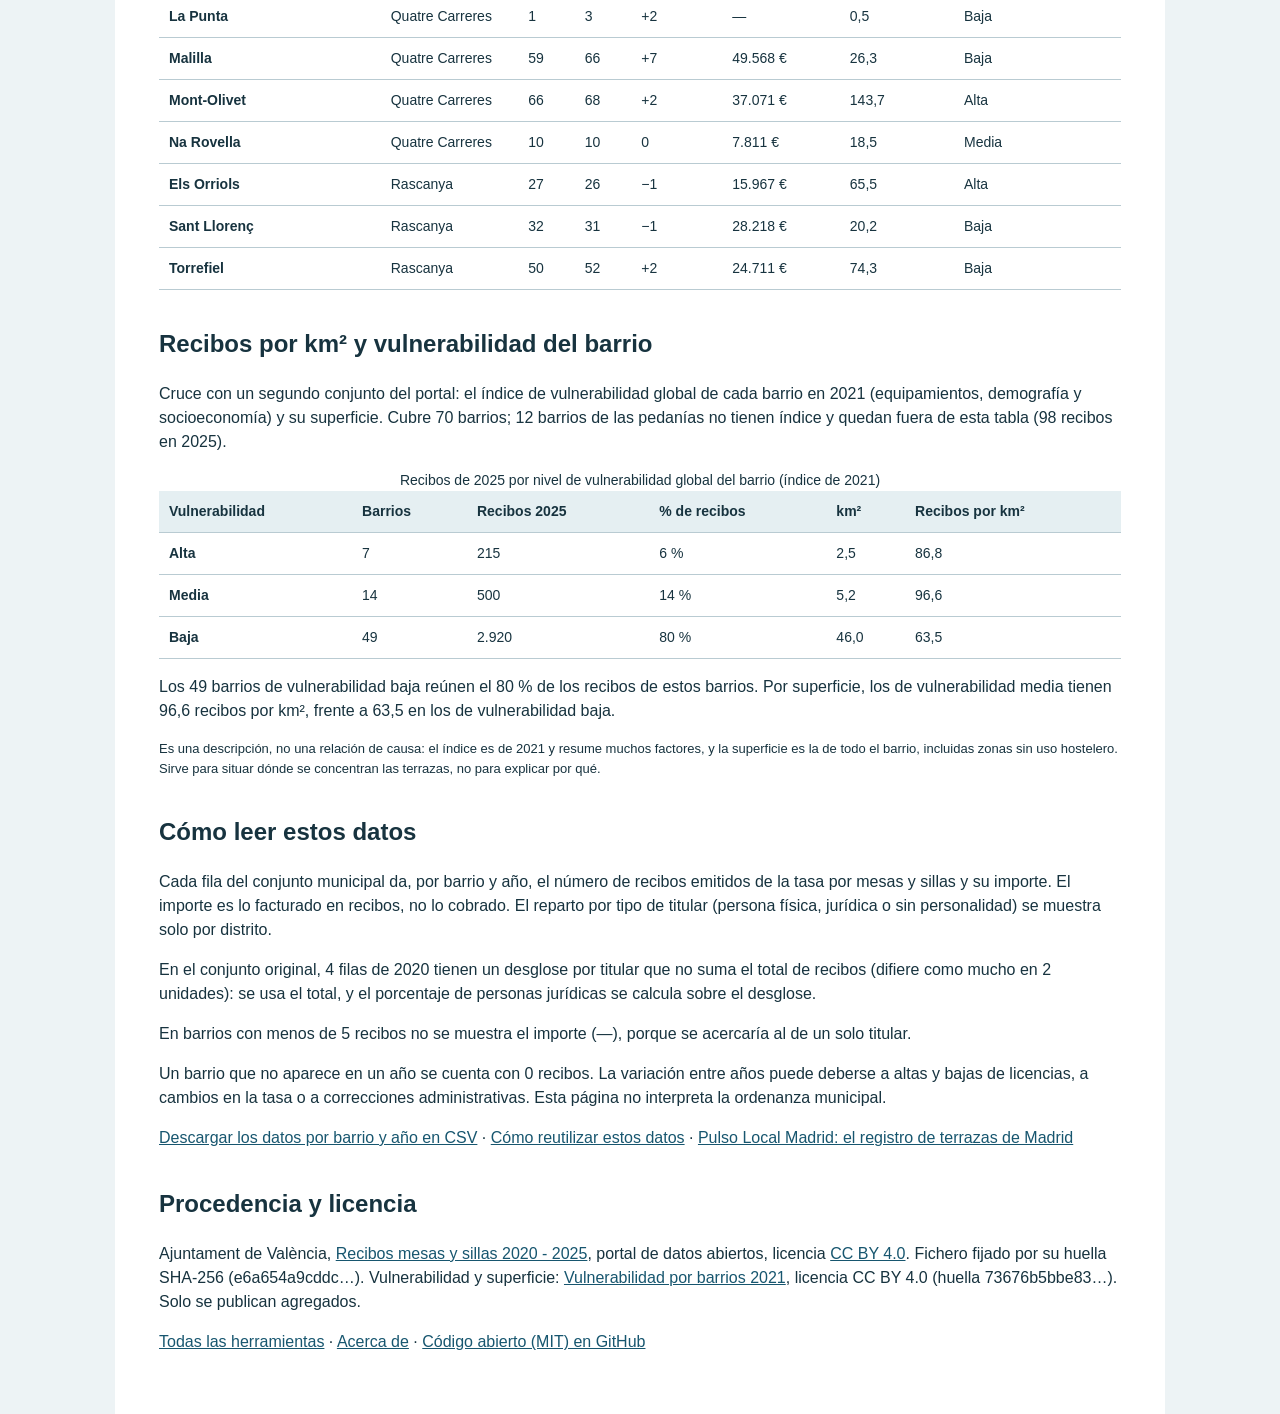
==== commit 41593067: "Guía: cómo reutilizar los datos de Pulso" ====
--- a/sites/paniset-github-io/site/pulso-valencia/index.html
+++ b/sites/paniset-github-io/site/pulso-valencia/index.html
@@ -20,6 +20,6 @@
 <h2>Cómo leer estos datos</h2>
 <p>Cada fila del conjunto municipal da, por barrio y año, el número de recibos emitidos de la tasa por mesas y sillas y su importe. El importe es lo facturado en recibos, no lo cobrado. El reparto por tipo de titular (persona física, jurídica o sin personalidad) se muestra solo por distrito.</p>
 <p>En el conjunto original, 4 filas de 2020 tienen un desglose por titular que no suma el total de recibos (difiere como mucho en 2 unidades): se usa el total, y el porcentaje de personas jurídicas se calcula sobre el desglose.</p><p>En barrios con menos de 5 recibos no se muestra el importe (—), porque se acercaría al de un solo titular.</p><p>Un barrio que no aparece en un año se cuenta con 0 recibos. La variación entre años puede deberse a altas y bajas de licencias, a cambios en la tasa o a correcciones administrativas. Esta página no interpreta la ordenanza municipal.</p>
-<p><a href="recibos-terrazas-valencia.csv">Descargar los datos por barrio y año en CSV</a> · <a href="https://paniset.github.io/pulso-local-madrid/">Pulso Local Madrid: el registro de terrazas de Madrid</a></p>
+<p><a href="recibos-terrazas-valencia.csv">Descargar los datos por barrio y año en CSV</a> · <a href="reutilizar-datos">Cómo reutilizar estos datos</a> · <a href="https://paniset.github.io/pulso-local-madrid/">Pulso Local Madrid: el registro de terrazas de Madrid</a></p>
 <h2>Procedencia y licencia</h2><p>Ajuntament de València, <a href="https://opendata.vlci.valencia.es/dataset/recibos-mesas-y-sillas-2020-2025">Recibos mesas y sillas 2020 - 2025</a>, portal de datos abiertos, licencia <a href="https://creativecommons.org/licenses/by/4.0/deed.es">CC BY 4.0</a>. Fichero fijado por su huella SHA-256 (e6a654a9cddc…). Vulnerabilidad y superficie: <a href="https://opendata.vlci.valencia.es/dataset/vulnerabilidad-por-barrios">Vulnerabilidad por barrios 2021</a>, licencia CC BY 4.0 (huella 73676b5bbe83…). Solo se publican agregados.</p>
 <footer><p><a href="../">Todas las herramientas</a> · <a href="../acerca">Acerca de</a> · <a href="https://github.com/paniset/pulso-datos-abiertos">Código abierto (MIT) en GitHub</a></p></footer></main></body></html>
--- a/sites/paniset-github-io/site/pulso-valencia/style.css
+++ b/sites/paniset-github-io/site/pulso-valencia/style.css
@@ -1,2 +1,3 @@
 
 *{box-sizing:border-box}body{font-family:Arial,sans-serif;color:#17333f;margin:0;background:#edf3f5;line-height:1.5}main{max-width:1050px;margin:auto;background:white;padding:44px}h1{font-size:38px;line-height:1.15}h2{margin-top:36px}h3{font-size:17px}h3 span{font-weight:normal}a{color:#17566f;overflow-wrap:anywhere}.lead{font-size:20px}.notice{border-left:5px solid #b47b20;padding:14px;background:#fff5df}table{border-collapse:collapse;width:100%;font-size:14px}th,td{padding:10px;border-bottom:1px solid #b9cbd2;text-align:left}thead{background:#e5eff2}.record{border-top:2px solid #8daab5;padding:12px 0;break-inside:avoid}dl{display:grid;grid-template-columns:110px 1fr;gap:8px}dt{font-weight:bold}dd{margin:0}.small{font-size:13px}.hash{font-size:12px;overflow-wrap:anywhere}.table-wrap{overflow-x:auto}@media(max-width:600px){main{padding:20px}h1{font-size:30px}dl{display:block}dd{margin-bottom:12px}}.bars{display:block;width:100%;max-width:620px;height:auto;margin:16px 0}.bars text{font-family:Arial,sans-serif;font-size:11px;fill:#17333f}.bars .bar-label{text-anchor:end}.bars .bar-value,.bars .avg-label{paint-order:stroke;stroke:#fff;stroke-width:3px;stroke-linejoin:round}.bars .bar{fill:#164c63}.bars .avg-line{stroke:#6b7f88;stroke-width:1;stroke-dasharray:3 3}.bars .avg-label{font-size:10px;fill:#4d6670;text-anchor:middle}.line-chart{display:block;width:100%;max-width:620px;height:auto;margin:16px 0}.line-chart text{font-family:Arial,sans-serif;font-size:10px;fill:#4d6670}.line-chart .axis{text-anchor:end}.line-chart .axis-x{text-anchor:middle}.line-chart .start{text-anchor:start}.line-chart .end{text-anchor:end}.line-chart .grid{stroke:#d6e2e7;stroke-width:1}.line-chart .series{fill:none;stroke:#164c63;stroke-width:2;stroke-linejoin:round}.line-chart .point{fill:#164c63;stroke:#fff;stroke-width:2}@page{size:A4;margin:17mm}@media print{body,main{background:white;margin:0;padding:0}body{font-size:10pt}h1{font-size:26pt}h2,h3{break-after:avoid}thead{display:table-header-group}tr{break-inside:avoid}.table-wrap{overflow:visible}.screen{display:none}a{color:inherit}}
+blockquote{margin:12px 0;padding:10px 14px;border-left:4px solid #164c63;background:#f3f6f7}pre{overflow-x:auto;background:#f3f6f7;border:1px solid #c9d8de;padding:12px;font-size:13px;line-height:1.4}code{font-family:Consolas,monospace}
